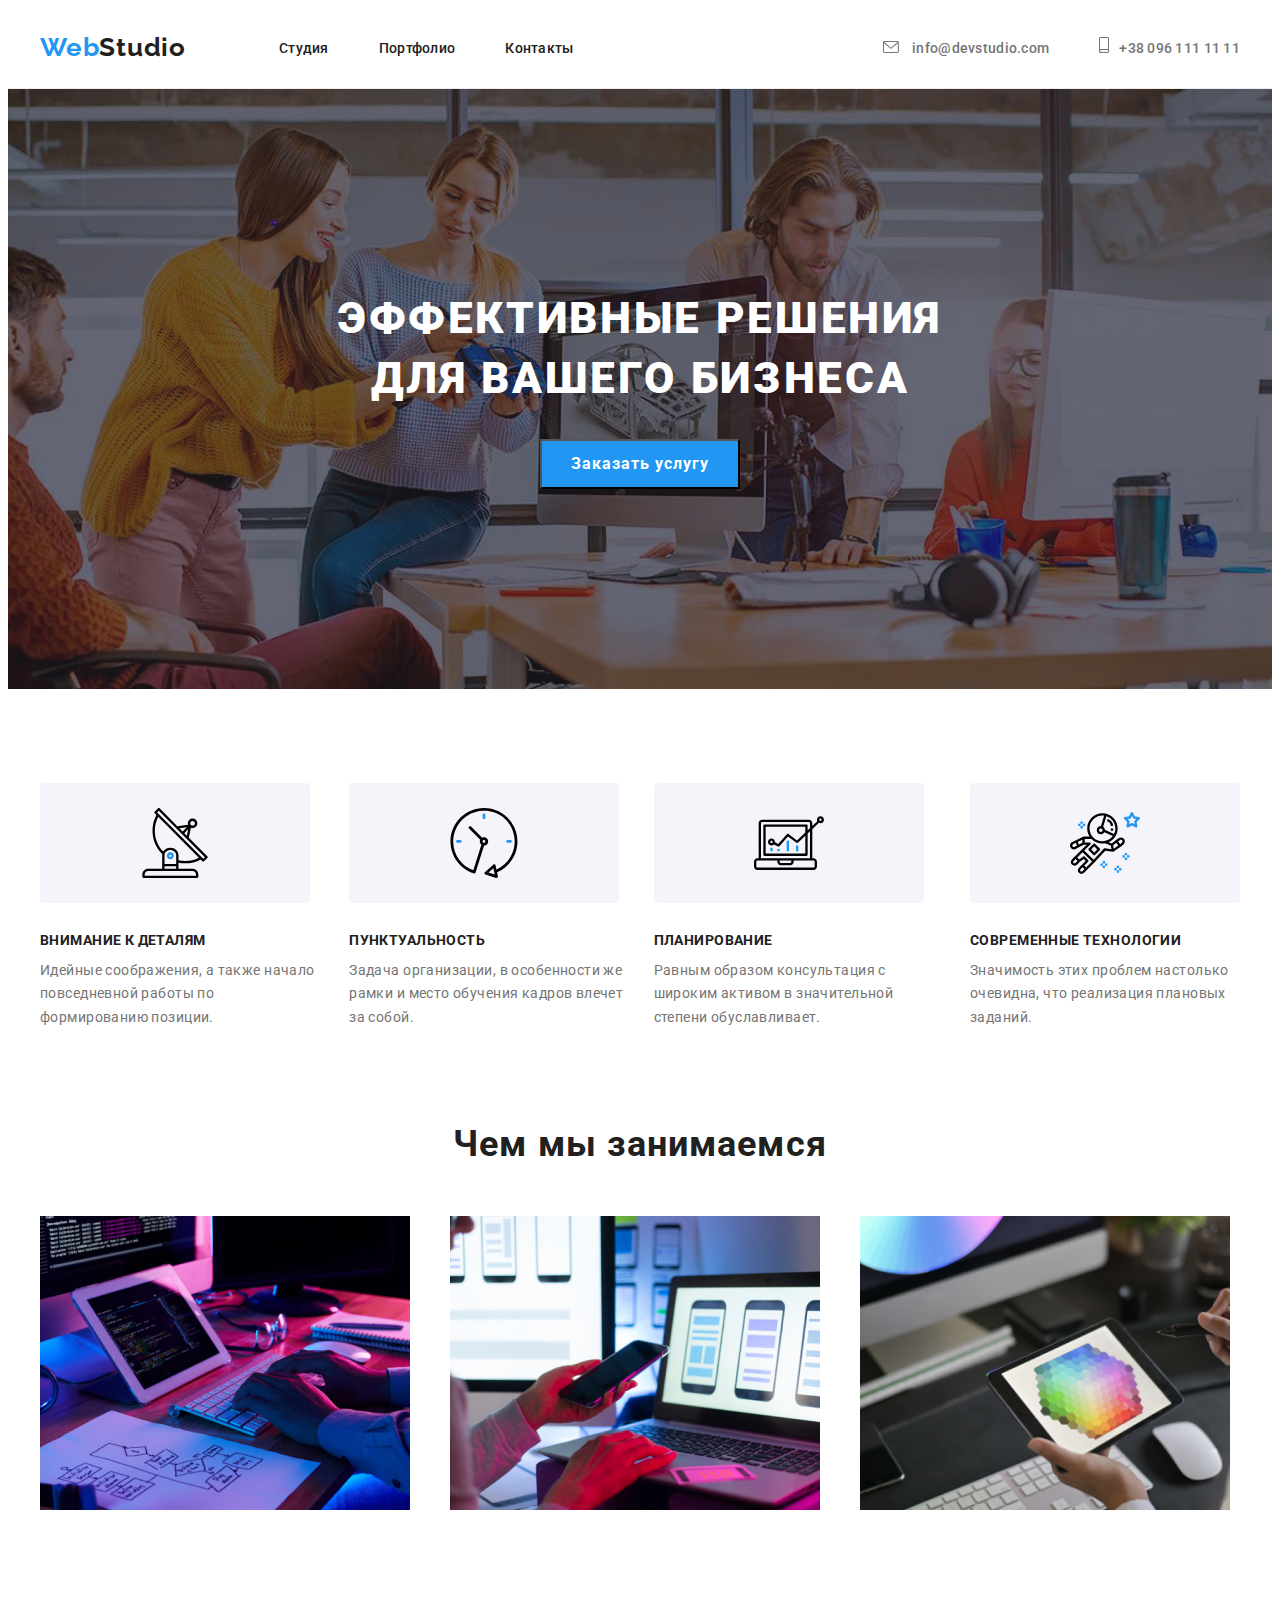
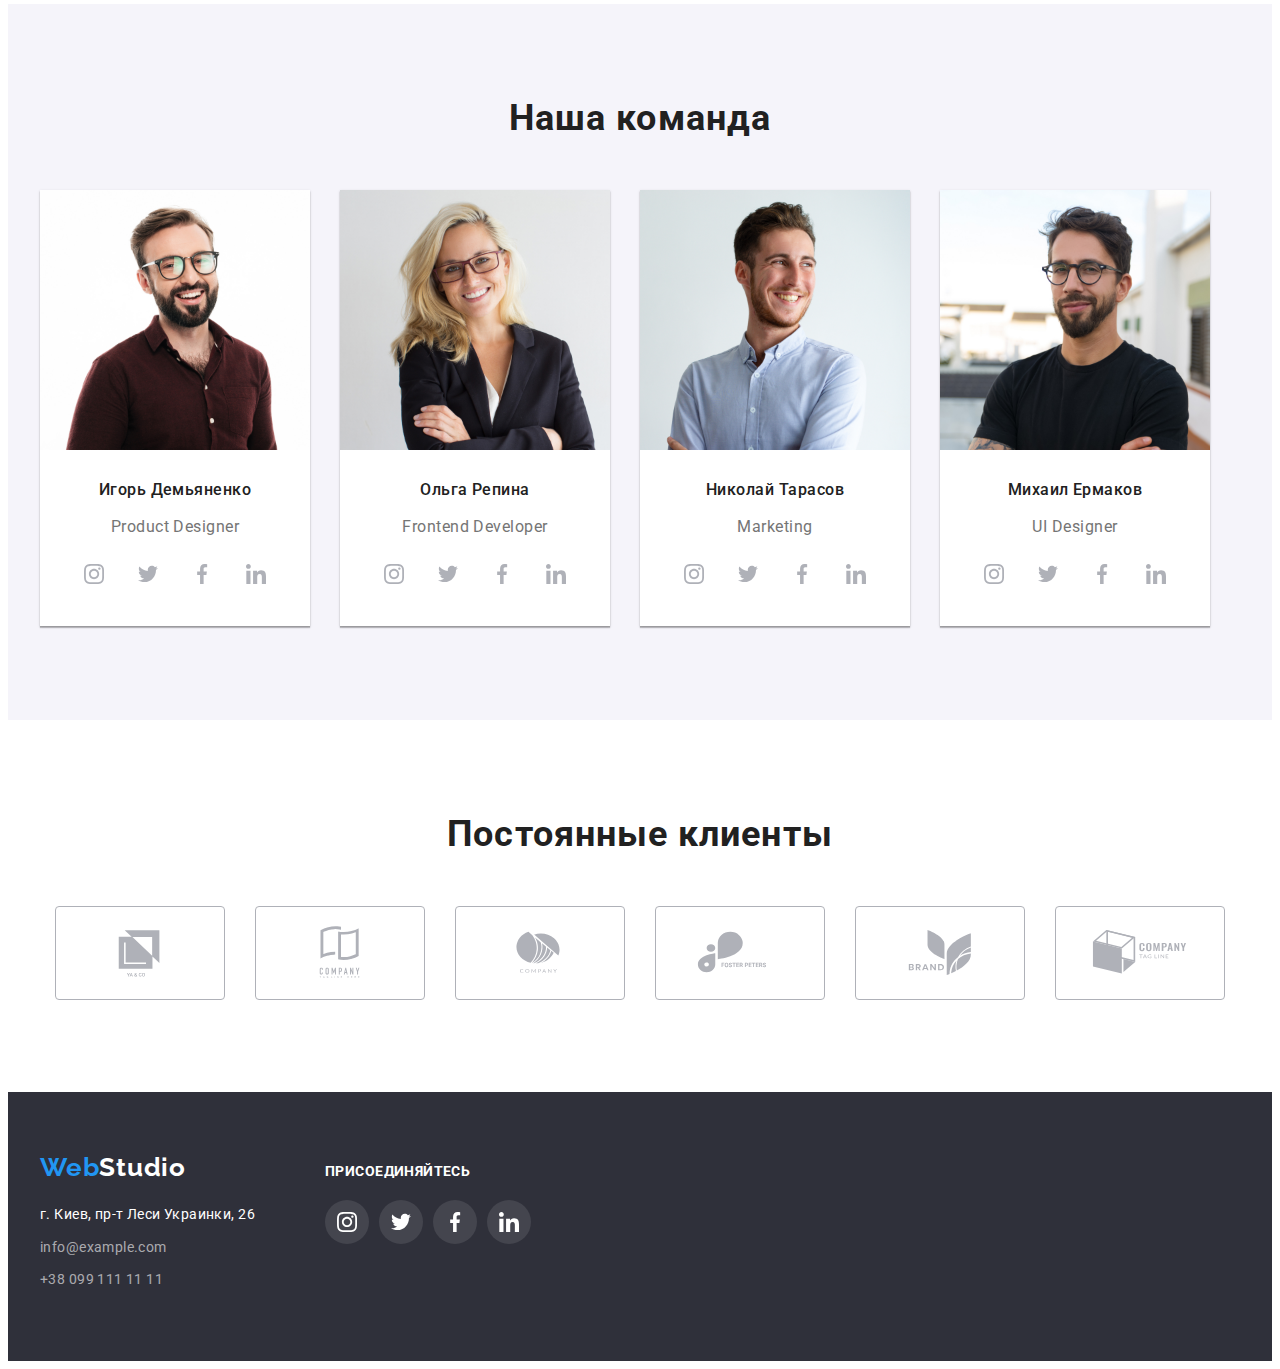
==== index.html @ 49a9f059 "add" ====
<!DOCTYPE html>
<html lang="en">
<head>
    <meta charset="UTF-8">
    <meta http-equiv="X-UA-Compatible" content="IE=edge">
    <meta name="viewport" content="width=device-width, initial-scale=1.0">
    <title>Document</title>
    <link rel="preconnect" href="https://fonts.googleapis.com">
    <link rel="preconnect" href="https://fonts.gstatic.com" crossorigin>
    <link href="https://fonts.googleapis.com/css2?family=Raleway:wght@700&family=Roboto:wght@400;500;700;900&display=swap" rel="stylesheet">
    <link rel="stylesheet" href="https://cdnjs.cloudflare.com/ajax/libs/modern-normalize/1.1.0/modern-normalize.min.css" integrity="sha512-wpPYUAdjBVSE4KJnH1VR1HeZfpl1ub8YT/NKx4PuQ5NmX2tKuGu6U/JRp5y+Y8XG2tV+wKQpNHVUX03MfMFn9Q==" crossorigin="anonymous" referrerpolicy="no-referrer" />
    <link rel="stylesheet" href="./css/style.css">
</head>
<body>
    <!--Шапка-->
    <header class="header">
        <div class="container header-container">
        <nav class="header-nav">
            <a href="./index.html" class="logo header-logo link">
               <span class="web">Web</span>Studio</a> 
            <ul class="list menu-list">
                <li class="menu-item"><a class="menu-link link" href="">Студия</a></li>
                <li class="menu-item"><a class="menu-link link" href="./portfolio.html">Портфолио</a></li>
                <li class="menu-item"><a class="menu-link link" href="">Контакты</a></li>
            </ul>
        </nav>
            <ul class="list menu-list header-connect">
                <li class="menu-item">
                    <a class="header-site link" href="info@devstudio.com">
                        <svg class="contact-icon" width="16" height="12">
                            <use href="./images/sprite.svg#icon-envelopehover"></use>
                        </svg> info@devstudio.com
                    </a>
                </li>
                <li class="menu-item">
                    <a class="header-tel link" href="tel:+380961111111">
                        <svg class="contact-icon" width="10" height="16">
                            <use href="./images/sprite.svg#icon-smartphone"></use>
                        </svg>+38 096 111 11 11
                    </a>
                </li>
            </ul>   
        </div>
    </header>
    <main>
    <!--Заголовок-->
        <section class="hero">
        <div class="container">
            <h1 class="hero-title">Эффективные решения <br> для вашего бизнеса</h1>
            <button class="button hero-btn" type="button">Заказать услугу</button>
        </div>
        </section>
    <!--Описание чем занимаемся-->
    <section class="about">
        <div class="container">
        <ul class="about-list list">
            <li class="about-item">
                <div class="about-icon">
                    <svg class="about-icons" width="70" height="70">
                        <use
                            href="./images/sprite.svg#icon-antenna">
                        </use>
                    </svg>
                    </div>
                <h3 class="third-title">Внимание к деталям</h3>
                <p class="about-text">Идейные соображения, а также начало повседневной работы по формированию позиции.</p>
            </li>
            <li class="about-item">
                <div class="about-icon">
                    <svg class="about-icons" width="70" height="70">
                        <use
                            href="./images/sprite.svg#icon-clock">
                        </use>
                    </svg>
                    </div>
                <h3 class="third-title">Пунктуальность</h3>
                <p class="about-text">Задача организации, в особенности же рамки и место обучения кадров влечет за собой.</p>
            </li>
            <li class="about-item">
                <div class="about-icon">
                    <svg class="about-icons" width="70" height="70">
                        <use
                            href="./images/sprite.svg#icon-diagram">
                        </use>
                    </svg>
                    </div>
                <h3 class="third-title">Планирование</h3>
                <p class="about-text">Равным образом консультация с широким активом в значительной степени обуславливает.</p>
            </li>
            <li class="about-item">
                <div class="about-icon">
                    <svg class="about-icons" width="70" height="70">
                        <use
                            href="./images/sprite.svg#icon-astronaut">
                        </use>
                    </svg>
                    </div>
                <h3 class="third-title">Современные технологии</h3>
                <p class="about-text">Значимость этих проблем настолько очевидна, что реализация плановых заданий.</p>
            </li>
        </ul>
        </div>
    </section>
    <!--Фото чем занимаемся-->
    <section class="work-foto list">
        <div class="container">
        <h2 class="title">Чем мы занимаемся</h2>
        <ul class="title-list list">
            <li class="title-item">
                <img src="./images/img.png" alt="верстка" width="370"/>
            </li>
            <li class="title-item">
                <img src="./images/img-1.png" alt="Телефон" width="370"/>
            </li>
            <li class="title-item">
                <img src="./images/img-2.png" alt="Палітра" width="370"/>
            </li>
        </ul>
        </div>
    </section>
    <!--Наша команда-->
    <section class="section-command list">
        <div class="container">
        <h2 class="title-command">Наша команда</h2>
        <ul class="title-list-command list">
            <li class="command-item">
                <img src="./images/foto-Igor.jpg" alt="Igor" width="270"/>
                <div class="command-item-desciption">
                <h3 class="name">Игорь Демьяненко</h3>
                <p class="speciality">Product Designer</p>
                <ul class="command-social list social-list">
                    <li class="social-item">
                        <a href="" class="social-link">
                            <svg class="social-icon" width="20" height="20">
                                <use
                                    href="./images/sprite.svg#icon-instagram">
                                </use>
                            </svg>
                        </a>
                    </li>
                    <li class="social-item">
                        <a href="" class="social-link">
                            <svg class="social-icon" width="20" height="20">
                                <use
                                    href="./images/sprite.svg#icon-twitter">
                                </use>
                            </svg>
                        </a>
                    </li>
                    <li class="social-item">
                        <a href="" class="social-link">
                            <svg class="social-icon" width="20" height="20">
                                <use
                                    href="./images/sprite.svg#icon-facebook">
                                </use>
                            </svg>
                        </a>
                    </li>
                    <li class="social-item">
                        <a href="" class="social-link">
                            <svg class="social-icon" width="20" height="20">
                                <use
                                    href="./images/sprite.svg#icon-linkedin">
                                </use>
                            </svg>
                        </a>
                    </li>
                </ul>
                </div>
            </li>
            <li class="command-item">
                <img src="./images/foto-Olga.jpg" alt="Olga" width="270"/>
                <div class="command-item-desciption">
                <h3 class="name">Ольга Репина</h3>
                <p class="speciality">Frontend Developer</p>
                <ul class="command-social list social-list">
                    <li class="social-item">
                        <a href="" class="social-link">
                            <svg class="social-icon" width="20" height="20">
                                <use
                                    href="./images/sprite.svg#icon-instagram">
                                </use>
                            </svg>
                        </a>
                    </li>
                    <li class="social-item">
                        <a href="" class="social-link">
                            <svg class="social-icon" width="20" height="20">
                                <use
                                    href="./images/sprite.svg#icon-twitter">
                                </use>
                            </svg>
                        </a>
                    </li>
                    <li class="social-item">
                        <a href="" class="social-link">
                            <svg class="social-icon" width="20" height="20">
                                <use
                                    href="./images/sprite.svg#icon-facebook">
                                </use>
                            </svg>
                        </a>
                    </li>
                    <li class="social-item">
                        <a href="" class="social-link">
                            <svg class="social-icon" width="20" height="20">
                                <use
                                    href="./images/sprite.svg#icon-linkedin">
                                </use>
                            </svg>
                        </a>
                    </li>
                </ul>
                </div>
            </li>
            <li class="command-item">
                <img src="./images/foto-Nikolai.jpg" alt="Nikolai" width="270"/>
                <div class="command-item-desciption">
                <h3 class="name">Николай Тарасов</h3>
                <p class="speciality">Marketing</p>
                <ul class="command-social list social-list">
                    <li class="social-item">
                        <a href="" class="social-link">
                            <svg class="social-icon" width="20" height="20">
                                <use
                                    href="./images/sprite.svg#icon-instagram">
                                </use>
                            </svg>
                        </a>
                    </li>
                    <li class="social-item">
                        <a href="" class="social-link">
                            <svg class="social-icon" width="20" height="20">
                                <use
                                    href="./images/sprite.svg#icon-twitter">
                                </use>
                            </svg>
                        </a>
                    </li>
                    <li class="social-item">
                        <a href="" class="social-link">
                            <svg class="social-icon" width="20" height="20">
                                <use
                                    href="./images/sprite.svg#icon-facebook">
                                </use>
                            </svg>
                        </a>
                    </li>
                    <li class="social-item">
                        <a href="" class="social-link">
                            <svg class="social-icon" width="20" height="20">
                                <use
                                    href="./images/sprite.svg#icon-linkedin">
                                </use>
                            </svg>
                        </a>
                    </li>
                </ul>
                </div>
            </li>
            <li class="command-item">
                <img src="./images/foto-Mikhail.jpg" alt="Mikhail" width="270"/>
                <div class="command-item-desciption">
                <h3 class="name">Михаил Ермаков</h3>
                <p class="speciality">UI Designer</p>
                <ul class="command-social list social-list">
                    <li class="social-item">
                        <a href="" class="social-link">
                            <svg class="social-icon" width="20" height="20">
                                <use
                                    href="./images/sprite.svg#icon-instagram">
                                </use>
                            </svg>
                        </a>
                    </li>
                    <li class="social-item">
                        <a href="" class="social-link">
                            <svg class="social-icon" width="20" height="20">
                                <use
                                    href="./images/sprite.svg#icon-twitter">
                                </use>
                            </svg>
                        </a>
                    </li>
                    <li class="social-item">
                        <a href="" class="social-link">
                            <svg class="social-icon" width="20" height="20">
                                <use
                                    href="./images/sprite.svg#icon-facebook">
                                </use>
                            </svg>
                        </a>
                    </li>
                    <li class="social-item">
                        <a href="" class="social-link">
                            <svg class="social-icon" width="20" height="20">
                                <use
                                    href="./images/sprite.svg#icon-linkedin">
                                </use>
                            </svg>
                        </a>
                    </li>
                </ul>
                </div>
            </li>
        </ul>
        </div>
    </section>
    <!--Наши клиенты-->
    <section class="clients">
        <div class="container">
            <h2 class="title-clients">Постоянные клиенты</h2>
            <div class="clients-about">
            <ul class="clients-list list">
                <li class="clients-item">
                    <a href="" class="clients-link">
                        <svg class="clients-icon" width="106" height="60">
                            <use href="./images/sprite.svg#icon-logo"></use>
                        </svg>
                    </a>
                </li>
            </ul>
            <ul class="clients-list list">
                <li class="clients-item">
                    <a href="" class="clients-link">
                        <svg class="clients-icon" width="106" height="60">
                            <use href="./images/sprite.svg#icon-logo1"></use>
                        </svg>
                    </a>
                </li>
            </ul>
            <ul class="clients-list list">
                <li class="clients-item">
                    <a href="" class="clients-link">
                        <svg class="clients-icon" width="106" height="60">
                            <use href="./images/sprite.svg#icon-logo2"></use>
                        </svg>
                    </a>
                </li>
            </ul>
            <ul class="clients-list list">
                <li class="clients-item">
                    <a href="" class="clients-link">
                        <svg class="clients-icon" width="106" height="60">
                            <use href="./images/sprite.svg#icon-logo3"></use>
                        </svg>
                    </a>
                </li>
            </ul>
            <ul class="clients-list list">
                <li class="clients-item">
                    <a href="" class="clients-link">
                        <svg class="clients-icon" width="106" height="60">
                            <use href="./images/sprite.svg#icon-logo4"></use>
                        </svg>
                    </a>
                </li>
            </ul>
            <ul class="clients-list list">
                <li class="clients-item">
                    <a href="" class="clients-link">
                        <svg class="clients-icon" width="106" height="60">
                            <use href="./images/sprite.svg#icon-logo5"></use>
                        </svg>
                    </a>
                </li>
            </ul>   
        </div>
    </section>
    </main> 
    <footer class="footer-class">
<div class="container">
    <div class="footer-container">
        <div class="footer-left">
        <a href="./index.html" class="logo logo-footer link">
        <span class="web">Web</span>Studio</a> 
        <address class="footer-address">г. Киев, пр-т Леси Украинки, 26</address>
        <ul class="footer-list list">
            <li class="footer-item"> <a class="footer-header-site link" href="info@example.com">info@example.com</a></li>
            <li class="footer-item"> <a class="footer-header-tel link" href=" +380991111111"> +38 099 111 11 11</a></li>
        </ul>
        </div>
        <div class="footer-right">
            <h2 class="title-footer-right">присоединяйтесь</h2>
            <ul class="command-social list footer-social-list">
                <li class="footer-social-item">
                    <a href="" class="footer-social-link">
                        <svg class="-footer-social-icon" width="20" height="20">
                            <use
                                href="./images/sprite.svg#icon-instagram-footer">
                            </use>
                        </svg>
                    </a>
                </li>
                <li class="footer-social-item">
                    <a href="" class="footer-social-link">
                        <svg class="footer-social-icon" width="20" height="20">
                            <use
                                href="./images/sprite.svg#icon-twitter-footer">
                            </use>
                        </svg>
                    </a>
                </li>
                <li class="footer-social-item">
                    <a href="" class="footer-social-link">
                        <svg class="footer-social-icon" width="20" height="20">
                            <use
                                href="./images/sprite.svg#icon-facebook-footer">
                            </use>
                        </svg>
                    </a>
                </li>
                <li class="footer-social-item">
                    <a href="" class="footer-social-link">
                        <svg class="footer-social-icon" width="20" height="20">
                            <use
                                href="./images/sprite.svg#icon-linkedin-footer">
                            </use>
                        </svg>
                    </a>
                </li>
            </ul>
        </div>
    </div>    
</div>
    </footer>
</body>
</html>
---- css/style.css ----
:root{
    --primery-text-color: #212121;
    --second-text-color: #757575;
    --primary-title-color: #ffffff;
    --secondary-title-color: #212121;
    --accent-color: #2196F3;
}

p, h1, h2, h3, h4, h5, h6{
    margin: 0;
}

ul{
    margin: 0;
    padding: 0;
}

button{
    cursor: pointer;
}

img{
    display: block;
}

body{
    font-family: 'Roboto', sans-serif;
}

.container{
    width: 1200px;
    padding-left: 15px;
    padding-right: 15px;
    margin: 0 auto;
}

.list{
    list-style: none;
}

.link{
    text-decoration: none;
}

/*----------header----------*/

.header{
    padding-top: 24px;
    padding-bottom: 25px;
    border-bottom: 1px solid #ECECEC;
}

.header-container{
    display: flex;
}

.logo{
    font-family: Raleway;
    font-weight: 700;
    font-size: 26px;
    line-height: 1.19;
    letter-spacing: 0.03em;
    color: var(--primery-text-color);
}

.web{
    color: var(--accent-color)
}

.menu-list{
    display: flex;
}

.menu-item:not(:last-child){
    margin-right: 50px;
}

.header-logo{
    margin-right: 93px;
}

.header-nav{
    display: flex;
    align-items: center;
}

.menu-link{
    font-weight: 500;
    font-size: 14px;
    line-height: 1.14;
    letter-spacing: 0.02em;
    color: var(--primery-text-color);
}


.menu-link:hover, .menu-link:focus{
    color: var(--accent-color);
}

.header-connect{
    margin-left: auto;
    align-items: center;
}

.header-site{
    font-weight: 500;
    font-size: 14px;
    line-height: 1.14;
    letter-spacing: 0.02em;
    color: var(--second-text-color);
}

.contact-icon{
    fill: currentColor;
    margin-right: 10px;
    justify-content: center;
}

.header-site:hover, .header-site:focus{
    color: var(--accent-color);
}

.header-tel{
    font-weight: 500;
    font-size: 14px;
    line-height: 1.14;
    letter-spacing: 0.02em;
    color: var(--second-text-color)
}

.header-tel:hover, .header-tel:focus{
    color: var(--accent-color);
}


/*----------hero----------*/

.hero{
    padding-top: 200px;
    padding-bottom: 200px;
    background-color: var(--primery-text-color);
    background-image: linear-gradient(
        rgba(47, 48, 58, 0.4), 
        rgba(47, 48, 58, 0.4) ), url(../images/hero-bg.jpg);
    background-repeat: no-repeat;
    background-size: cover;
    background-position: center;
}
.hero-title{
    margin: 0 auto;
    max-width: 696;
    margin-bottom: 30px;
    font-weight: 900;
    font-size: 44px;
    line-height: 1.36;
    letter-spacing: 0.06em;
    text-align: center;
    text-transform: uppercase;
    color: var(--primary-title-color)
}

.hero-btn{
    display: block;
    margin: 0 auto;
    background-repeat: 4px;
    margin-top: 30;
    margin-bottom: 200;
    background-color: var(--accent-color);
}


.button{
    min-width: 200px;
    height: 50px;
    cursor: pointer;
    font-family: inherit;
    font-weight: bold;
    font-size: 16px;
    line-height: 1.87;
    letter-spacing: 0.06em;
    color: var(--primary-title-color)
}



/*----------Описание чем занимаемся----------*/

.about{
    padding-top: 94px;
    padding-bottom: 94px;
}
.third-title{
    max-width: 270px;
    font-weight: 700;
    font-size: 14px;
    line-height: 1.14;
    letter-spacing: 0.03em;
    text-transform: uppercase;
    color: var(--primery-text-color)
}

.about-list{
    display: flex;
    margin-left: -30px;
}

.about-item{
    flex-basis: calc(100% / 4 - 30);
    margin-left: 30px;
}

.about-text{
    margin-top: 10px;
    min-width: 270px;
    font-size: 14px;
    line-height: 1.71;
    letter-spacing: 0.03em;
    color: var(--second-text-color)
}

.about-icon{
    display: flex;
    align-items: center;
    justify-content: center;
    width: 270px;
    height: 120px;
    margin-bottom: 30px;
    border-radius: 4px;
    background-color: #F5F4FA;
}

.about-icons:last-child{
    margin-right: 0;
}

.about-icons{
    margin-right: 30px;
    justify-content: center;
}

.about-icons:hover, .about-icons:focus{
    fill: var(--accent-color);
}



/*----------work-foto----------*/

.work-foto{
    padding-bottom: 94px;
}
.title{
    margin-bottom: 50px;
    font-weight: 700;
    font-size: 36px;
    line-height: 1.16;
    text-align: center;
    letter-spacing: 0.03em;
    color: var(--primery-text-color)
}

.title-list{
    display: flex;
    margin-left: -30px;
}

.title-item{
    flex-basis: calc(100% / 3 - 30px);
    margin-left: 30px;
}

/*----------section-comannd----------*/

.section-command{
    padding-top: 94px;
    padding-bottom: 94px;
    background-color: #F5F4FA;
}

.title-command{
    margin-bottom: 50px;
    font-weight: 700;
    font-size: 36px;
    line-height: 1.16;
    text-align: center;
    letter-spacing: 0.03em;
    color: var(--primery-text-color)
}

.title-list-command{
    display: flex;
    margin-left: -30px;
}

.command-item{
    flex-basis: calc(100% / 4 -30px);
    margin-left: 30px;
    background-color: var(--primary-title-color);
    box-shadow: 0px 1px 3px rgba(0, 0, 0, 0.12), 0px 1px 1px rgba(0, 0, 0, 0.14), 0px 2px 1px rgba(0, 0, 0, 0.2);
}

.name{
    font-weight: 500;
    font-size: 16px;
    line-height: 1.19;
    letter-spacing: 0.03em;
    color: var(--primery-text-color);
    margin-bottom: 10px;

}

.command-item-desciption{
    padding-top: 30px;
    padding-bottom: 30px;
    text-align: center;
}

.speciality{
    padding-top: 8px;
    margin-bottom: 16px;
    font-size: 16px;
    line-height: 1.19;
    letter-spacing: 0.03em;
    color: var(--second-text-color)
}

.social-list{
    display: flex;
    justify-content: center;
}

.social-item{
    width: 44px;
    height: 44px;
    margin-right: 10px;
}

.social-item:last-child{
    margin-right: 0;
}

.social-icon{
    fill: #AFB1B8;
}

.social-link{
    width: 100%;
    height: 100%;
    background-color: var(--primary-title-color);
    border-radius: 50%;
    display: flex;
    align-items: center;
    justify-content: center;
}

.social-link:hover, .social-link:focus{
    background-color: var(--accent-color);
}

.social-link:hover .social-icon,
.social-link:focus .social-icon{
    fill: var(--primary-title-color);
}

/*----------наши клиенты----------*/

.clients{
    padding-top: 94px;
    padding-bottom: 94px;
}

.title-clients{
    margin-bottom: 50px;
    font-weight: 700;
    font-size: 36px;
    line-height: 1.16;
    text-align: center;
    letter-spacing: 0.03em;
    color: var(--primery-text-color);
}

.clients-list{
    width: 170px;
    height: 92px;
    margin-right: 30px;
}

.clients-list:last-child{
    margin-right: 0;
}

.clients-about{
    display: flex;
    align-items: center;
    justify-content: center;
}

.clients-item{
    
    background-position: center;
    background-repeat: no-repeat;
    border: 1px solid #AFB1B8;
    border-radius: 4px;
    height: 92px;
}

.clients-item:hover, .clients-item:focus{
    border-color: var(--accent-color);
}

.clients-link{
    width: 100%;
    height: 100%;
    display: flex;
    align-items: center;
    justify-content: center;
}

.clients-icon{
    fill: #AFB1B8;
}

.clients-icon:hover, .clients-icon:focus{
    fill: var(--accent-color);    
}

.clients-item:hover .clients-icon,
.clients-item:focus .clients-icon{
    fill: var(--accent-color);
}


/*----------footer-class----------*/

.footer-class{
    padding-top: 60px;
    padding-bottom: 60px;
}

.footer-class{
    background-color: #2F303A;
}

.logo-footer{
    display: block;
    margin-bottom: 20px;
    color: var(--primary-title-color);
}

.footer-address{
    margin-bottom: 9px;
    font-style: normal;
    font-size: 14px;
    line-height: 1.71;
    letter-spacing: 0.03em;
    color: var(--primary-title-color)
}

.footer-list{
    font-size: 14px;
    line-height: 1.71;
    letter-spacing: 0.03em;
    color: rgba(255, 255, 255, 0.6);  
}

.footer-header-site:hover, .footer-header-site:focus{
    color: var(--accent-color);
}

.footer-item{
    margin-bottom: 9px;
}

.footer-header-site{
    font-size: 14px;
    line-height: 1.71;
    letter-spacing: 0.03em;
    color: rgba(255, 255, 255, 0.6);
}

.footer-header-tel:hover, .footer-header-tel:focus{
    color: var(--accent-color);
}

.footer-header-tel{
    font-size: 14px;
    line-height: 1.71;
    letter-spacing: 0.03em;
    color: rgba(255, 255, 255, 0.6);
}


.footer-container{
    display: flex;
    align-items: baseline;
}

.footer-right{
    padding-left: 70px;
}

.title-footer-right{
    padding-bottom: 20px;
    font-weight: 700;
    font-size: 14px;
    line-height: 1.14;
    letter-spacing: 0.03em;
    text-transform: uppercase;
    color: var(--primary-title-color);
}

.footer-social-list{
    display: flex;
    justify-content: center;
}

.footer-social-item{
    width: 44px;
    height: 44px;
    margin-right: 10px;
}

.footer-social-item:last-child{
    margin-right: 0;
}

.footer-social-icon{
    fill: var(--primary-title-color);
}

.footer-social-link{
    width: 100%;
    height: 100%;
    background-color: rgba(255, 255, 255, 0.1);
    border-radius: 50%;
    display: flex;
    align-items: center;
    justify-content: center;
}

.footer-social-link:hover, .footer-social-link:focus{
    background-color: var(--accent-color);
}

.footer-social-link:hover .footer-social-icon,
.footer-social-link:focus .footer-social-icon{
    fill: var(--primary-title-color);
}


/*----------header portfolio----------*/


/*----------visually----------*/

.visually{
    padding-top: 94px;
    padding-bottom: 94px;
}

.visually-list{
    padding-bottom: 50px;
    display: flex;
    margin-left: -8px;
    justify-content: center;
    
}

.visually-btn{
    padding-top: 6px;
    padding-bottom: 6px;
    padding-right: 22px;
    padding-left: 22px;
    border: none;
    text-align: center;
    font-weight: 500;
    font-size: 16px;
    line-height: 1.62;
    letter-spacing: 0.03em;
    color: var(--primery-text-color);
}

.visually-item{
    flex-basis: calc(100% / 5 -8px);
    margin-left: 8px;
}

.visually-btn:hover, .visually-btn:focus{
    color: var(--primary-title-color);
    background-color: var(--accent-color);
}

.hidden-list{
    display: flex;
    flex-wrap: wrap;
    margin-left: -30px;
    margin-bottom: -30px;
    font-weight: 700;
    font-size: 18px;
    line-height: 2;
    letter-spacing: 0.06em;
    color: var(--primery-text-color)
}

.hiden-item{
    flex-basis: calc(100% 9 -30px);
    margin-left: 30px;
    margin-bottom: 30px;
}

.hiden-about{
    padding-top: 20px;
    padding-bottom: 20px;
    padding-left: 24px;
    padding-right: 24px;
    border: 1px solid #EEEEEE;
}

.hidden-lines{
    font-weight: 700;
    font-size: 18px;
    line-height: 2;
    letter-spacing: 0.06em;
    color: var(--primery-text-color)
}

.hidden-text{
    padding-top: 4px;
    font-weight: normal;
    font-size: 16px;
    line-height: 1.87;
    letter-spacing: 0.03em;
    color: var(--second-text-color)
}

.hiden-link{
    display: block;
    color: var(--primery-text-color);
    text-decoration: none;
}

.hiden-link:hover, .hiden-link:focus{
    box-shadow: 0px 1px 1px rgba(0, 0, 0, 0.12), 0px 4px 4px rgba(0, 0, 0, 0.06), 1px 4px 6px rgba(0, 0, 0, 0.16);
}
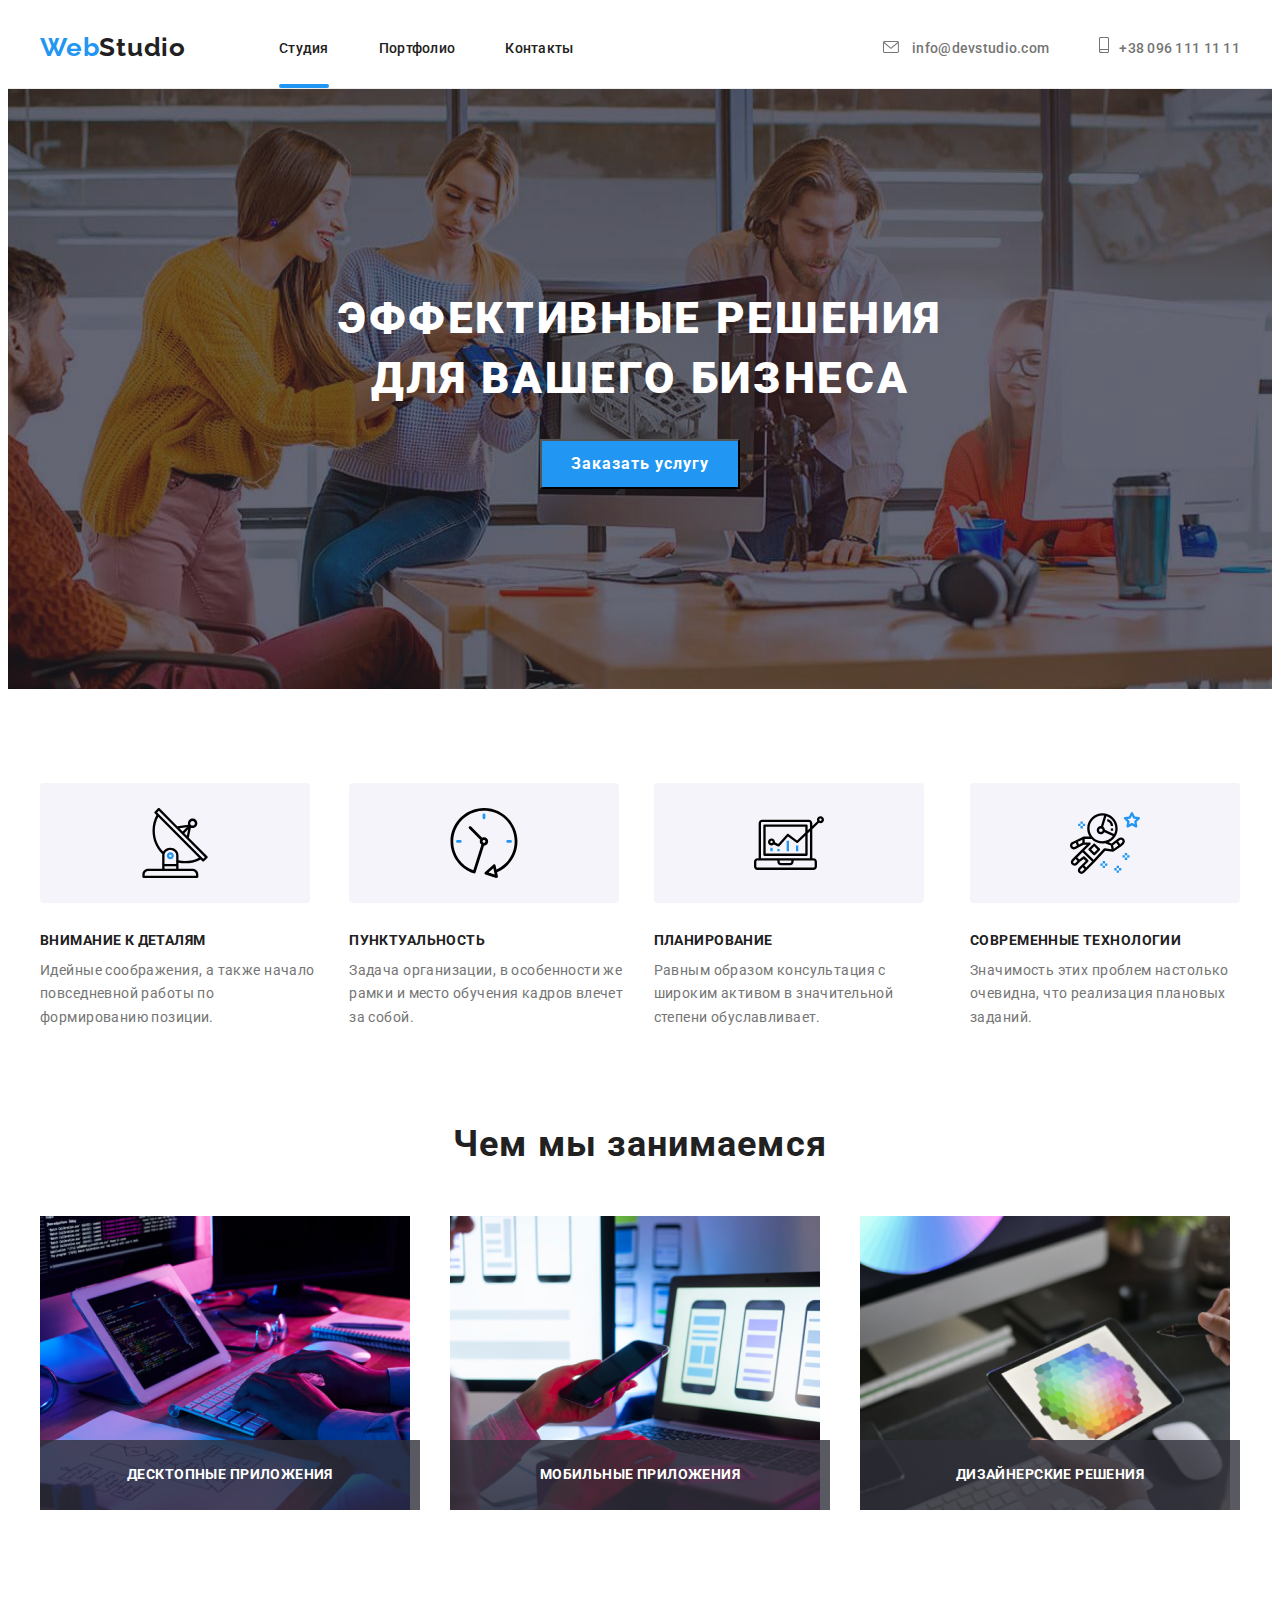
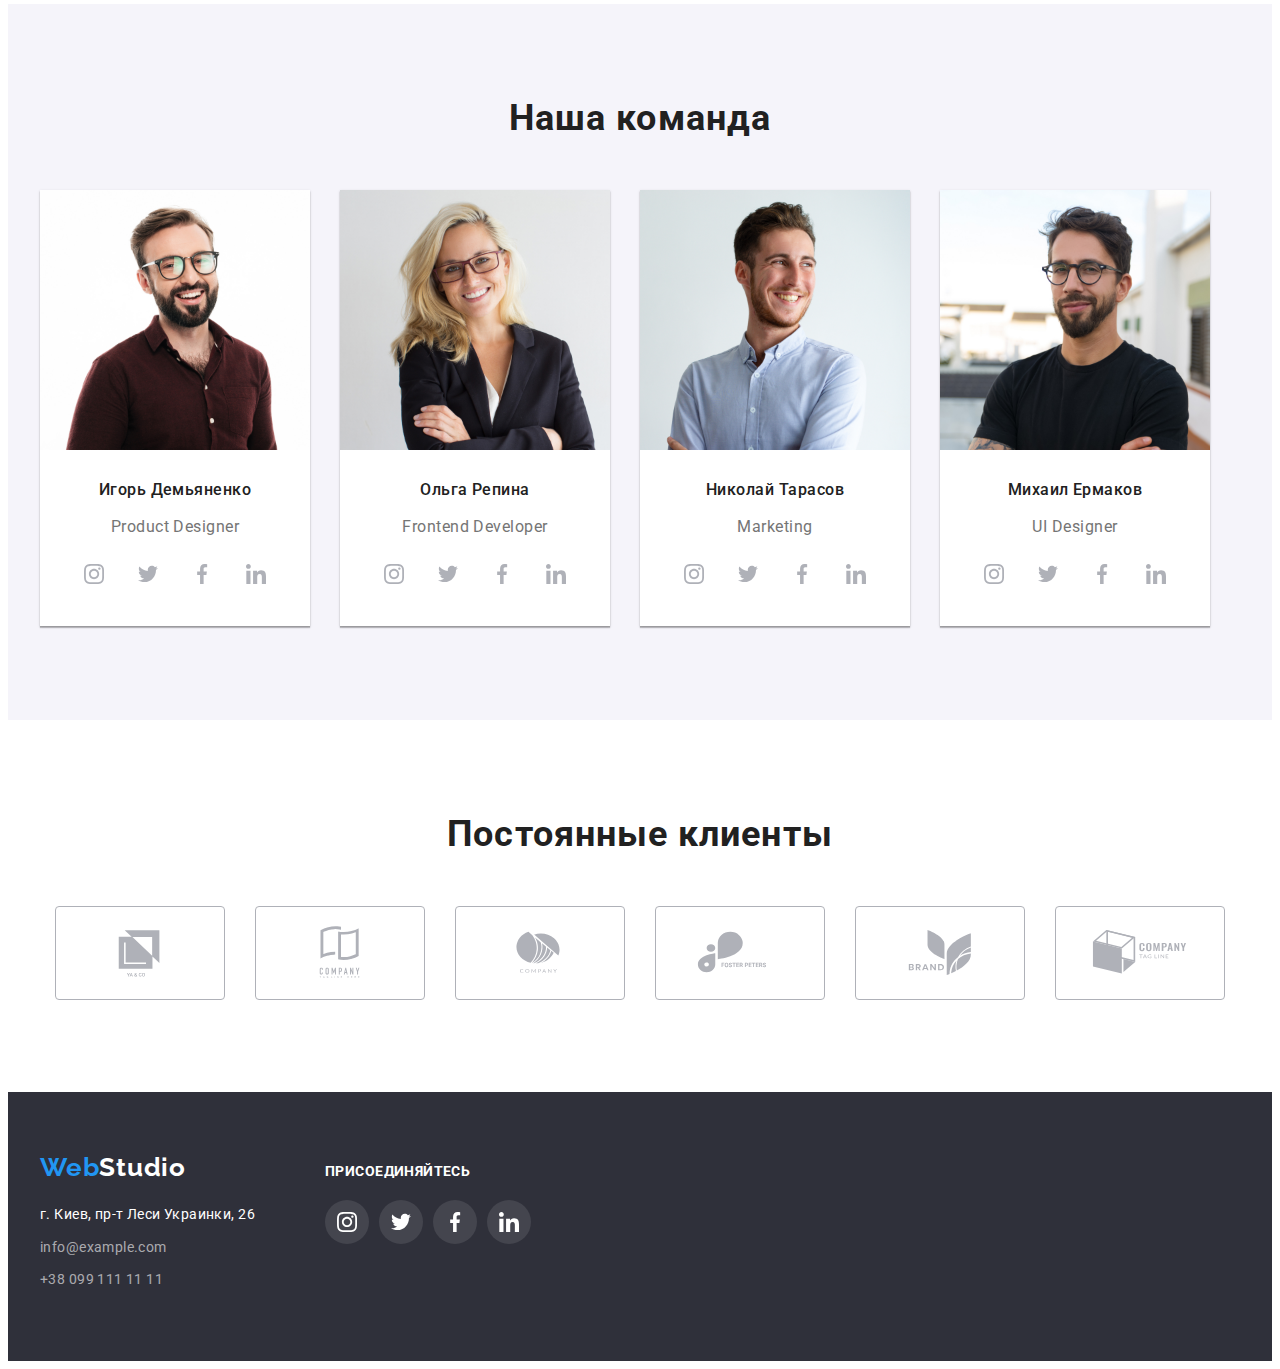
==== commit d879b290: "add" ====
--- a/index.html
+++ b/index.html
@@ -19,7 +19,7 @@
             <a href="./index.html" class="logo header-logo link">
                <span class="web">Web</span>Studio</a> 
             <ul class="list menu-list">
-                <li class="menu-item"><a class="menu-link link" href="">Студия</a></li>
+                <li class="menu-item"><a class="menu-link link current" href="">Студия</a></li>
                 <li class="menu-item"><a class="menu-link link" href="./portfolio.html">Портфолио</a></li>
                 <li class="menu-item"><a class="menu-link link" href="">Контакты</a></li>
             </ul>
@@ -47,7 +47,7 @@
         <section class="hero">
         <div class="container">
             <h1 class="hero-title">Эффективные решения <br> для вашего бизнеса</h1>
-            <button class="button hero-btn" type="button">Заказать услугу</button>
+            <button class="button hero-btn" data-modal-open type="button">Заказать услугу</button>
         </div>
         </section>
     <!--Описание чем занимаемся-->
@@ -107,13 +107,22 @@
         <h2 class="title">Чем мы занимаемся</h2>
         <ul class="title-list list">
             <li class="title-item">
+                <div class="title-text-wrap">
                 <img src="./images/img.png" alt="верстка" width="370"/>
+                    <p class="title-text">Десктопные приложения</p>
+                </div>
             </li>
             <li class="title-item">
+                <div class="title-text-wrap">
                 <img src="./images/img-1.png" alt="Телефон" width="370"/>
+                    <p class="title-text">Мобильные приложения</p>
+             </div>
             </li>
             <li class="title-item">
+                <div class="title-text-wrap">
                 <img src="./images/img-2.png" alt="Палітра" width="370"/>
+                    <p class="title-text">Дизайнерские решения</p>
+                </div>
             </li>
         </ul>
         </div>
@@ -424,5 +433,17 @@
     </div>    
 </div>
     </footer>
+    <div class="backdrop is-hidden" data-modal>
+        <div class="modal">
+            <button type="button" class="modal-btn" data-modal-close>
+                <svg class="modal-close-icon" width="18" height="18">
+                    <use
+                        href="./images/sprite.svg#icon-close">
+                    </use>
+                </svg>
+            </button>
+        </div>
+    </div>
 </body>
+<script src="./js/modal.js"></script>
 </html>--- a/css/style.css
+++ b/css/style.css
@@ -90,8 +90,20 @@
     line-height: 1.14;
     letter-spacing: 0.02em;
     color: var(--primery-text-color);
-}
-
+    transition: color 250ms cubic-bezier(0.4, 0, 0.2, 1);
+    position: relative;
+}
+
+.menu-link.current::after{
+    content: '';
+    width: 100%;
+    position: absolute;
+    height: 4px;
+    border-radius: 2px;
+    display: block;
+    bottom: -32px;
+    background-color: var(--accent-color);
+}
 
 .menu-link:hover, .menu-link:focus{
     color: var(--accent-color);
@@ -108,6 +120,7 @@
     line-height: 1.14;
     letter-spacing: 0.02em;
     color: var(--second-text-color);
+    transition: color 250ms cubic-bezier(0.4, 0, 0.2, 1);
 }
 
 .contact-icon{
@@ -125,7 +138,8 @@
     font-size: 14px;
     line-height: 1.14;
     letter-spacing: 0.02em;
-    color: var(--second-text-color)
+    color: var(--second-text-color);
+    transition: color 250ms cubic-bezier(0.4, 0, 0.2, 1);
 }
 
 .header-tel:hover, .header-tel:focus{
@@ -236,6 +250,7 @@
 .about-icons{
     margin-right: 30px;
     justify-content: center;
+    transition: fill 250ms linear;
 }
 
 .about-icons:hover, .about-icons:focus{
@@ -267,6 +282,28 @@
 .title-item{
     flex-basis: calc(100% / 3 - 30px);
     margin-left: 30px;
+}
+
+.title-text-wrap{
+    position: relative;
+}
+
+.title-text{
+    display: block;
+    bottom: 0;
+    padding: 0;
+    padding-top: 27px;
+    padding-bottom: 27px;
+    width: 100%;
+    text-align: center;
+    font-weight: 700;
+    font-size: 14px;
+    line-height: 1.14;
+    letter-spacing: 0.03em;
+    text-transform: uppercase;
+    color: var(--primary-title-color);
+    position: absolute;
+    background-color: rgba(47, 48, 58, 0.8);
 }
 
 /*----------section-comannd----------*/
@@ -341,6 +378,7 @@
 
 .social-icon{
     fill: #AFB1B8;
+    transition: fill 250ms cubic-bezier(0.4, 0, 0.2, 1);
 }
 
 .social-link{
@@ -351,6 +389,7 @@
     display: flex;
     align-items: center;
     justify-content: center;
+    transition: background-color 250ms cubic-bezier(0.4, 0, 0.2, 1);
 }
 
 .social-link:hover, .social-link:focus{
@@ -414,18 +453,20 @@
     display: flex;
     align-items: center;
     justify-content: center;
+    transition: background-color 250ms cubic-bezier(0.4, 0, 0.2, 1);
 }
 
 .clients-icon{
     fill: #AFB1B8;
-}
-
-.clients-icon:hover, .clients-icon:focus{
-    fill: var(--accent-color);    
-}
-
-.clients-item:hover .clients-icon,
-.clients-item:focus .clients-icon{
+    transition: fill 250ms cubic-bezier(0.4, 0, 0.2, 1);
+}
+
+.clients-link:hover, .clients-link:focus{
+    color: var(--accent-color);    
+}
+
+.clients-link:hover .clients-icon,
+.clients-link:focus .clients-icon{
     fill: var(--accent-color);
 }
 
@@ -476,6 +517,7 @@
     line-height: 1.71;
     letter-spacing: 0.03em;
     color: rgba(255, 255, 255, 0.6);
+    transition: color 250ms cubic-bezier(0.4, 0, 0.2, 1);
 }
 
 .footer-header-tel:hover, .footer-header-tel:focus{
@@ -487,6 +529,7 @@
     line-height: 1.71;
     letter-spacing: 0.03em;
     color: rgba(255, 255, 255, 0.6);
+    transition: color 250ms cubic-bezier(0.4, 0, 0.2, 1);
 }
 
 
@@ -526,6 +569,7 @@
 
 .footer-social-icon{
     fill: var(--primary-title-color);
+    transition: fill 250ms cubic-bezier(0.4, 0, 0.2, 1);
 }
 
 .footer-social-link{
@@ -536,6 +580,7 @@
     display: flex;
     align-items: center;
     justify-content: center;
+    transition: background-color 250ms cubic-bezier(0.4, 0, 0.2, 1);
 }
 
 .footer-social-link:hover, .footer-social-link:focus{
@@ -578,6 +623,7 @@
     line-height: 1.62;
     letter-spacing: 0.03em;
     color: var(--primery-text-color);
+    transition: color 250ms cubic-bezier(0.4, 0, 0.2, 1), background-color 250ms cubic-bezier(0.4, 0, 0.2, 1);
 }
 
 .visually-item{
@@ -606,6 +652,10 @@
     flex-basis: calc(100% 9 -30px);
     margin-left: 30px;
     margin-bottom: 30px;
+}
+
+.hiden-item:hover .hiden-picture-text{
+    transform: translateY(0);
 }
 
 .hiden-about{
@@ -637,8 +687,75 @@
     display: block;
     color: var(--primery-text-color);
     text-decoration: none;
+    transition: box-shadow 250ms cubic-bezier(0.4, 0, 0.2, 1);
 }
 
 .hiden-link:hover, .hiden-link:focus{
     box-shadow: 0px 1px 1px rgba(0, 0, 0, 0.12), 0px 4px 4px rgba(0, 0, 0, 0.06), 1px 4px 6px rgba(0, 0, 0, 0.16);
+}
+
+
+.hiden-item-wrap{
+    position: relative;
+    overflow: hidden;
+}
+
+.hiden-picture-text{
+    position: absolute;
+    top: 0;
+    left: 0;
+    color: var(--primary-title-color);
+    line-height: 1.56;
+    background-color: rgba(33, 150, 243, 0.9);
+    padding: 63px 40px;
+    height: 100%;
+    transform: translateY(100%);
+    transition: transform 250ms cubic-bezier(0.4, 0, 0.2, 1);
+}
+
+
+.backdrop{
+    width: 100vw;
+    height: 100vh;
+    background-color: rgba(47, 48, 58, 0.4);
+    position: fixed;
+    top: 0;
+    transition: opacity 250ms cubic-bezier(0.4, 0, 0.2, 1), visibility 250ms cubic-bezier(0.4, 0, 0.2, 1);
+}
+
+.backdrop.is-hidden .modal{
+    transform: translate(100%);
+    transition: transform 500ms cubic-bezier(0.4, 0, 0.2, 1);
+}
+
+.modal{
+    position: absolute;
+    width: 528px;
+    min-height: 581px;
+    background-color: var(--primary-title-color);
+    border-radius: 4px;
+    top: 50%;
+    left: 50%;
+    transform: translate(-50%, -50%);
+    transition: transform 500ms cubic-bezier(0.4, 0, 0.2, 1);
+}
+
+.modal-btn{
+    border: 1px solid rgba(0, 0, 0, 0.1);;
+    background-color: transparent;
+    width: 30px;
+    height: 30px;
+    border-radius: 50%;
+    position: absolute;
+    top: 8px;
+    right: 10px;
+    display: flex;
+    align-items: center;
+    justify-content: center;
+}
+
+.backdrop.is-hidden{
+    visibility: hidden;
+    opacity: 0;
+    pointer-events: none;
 }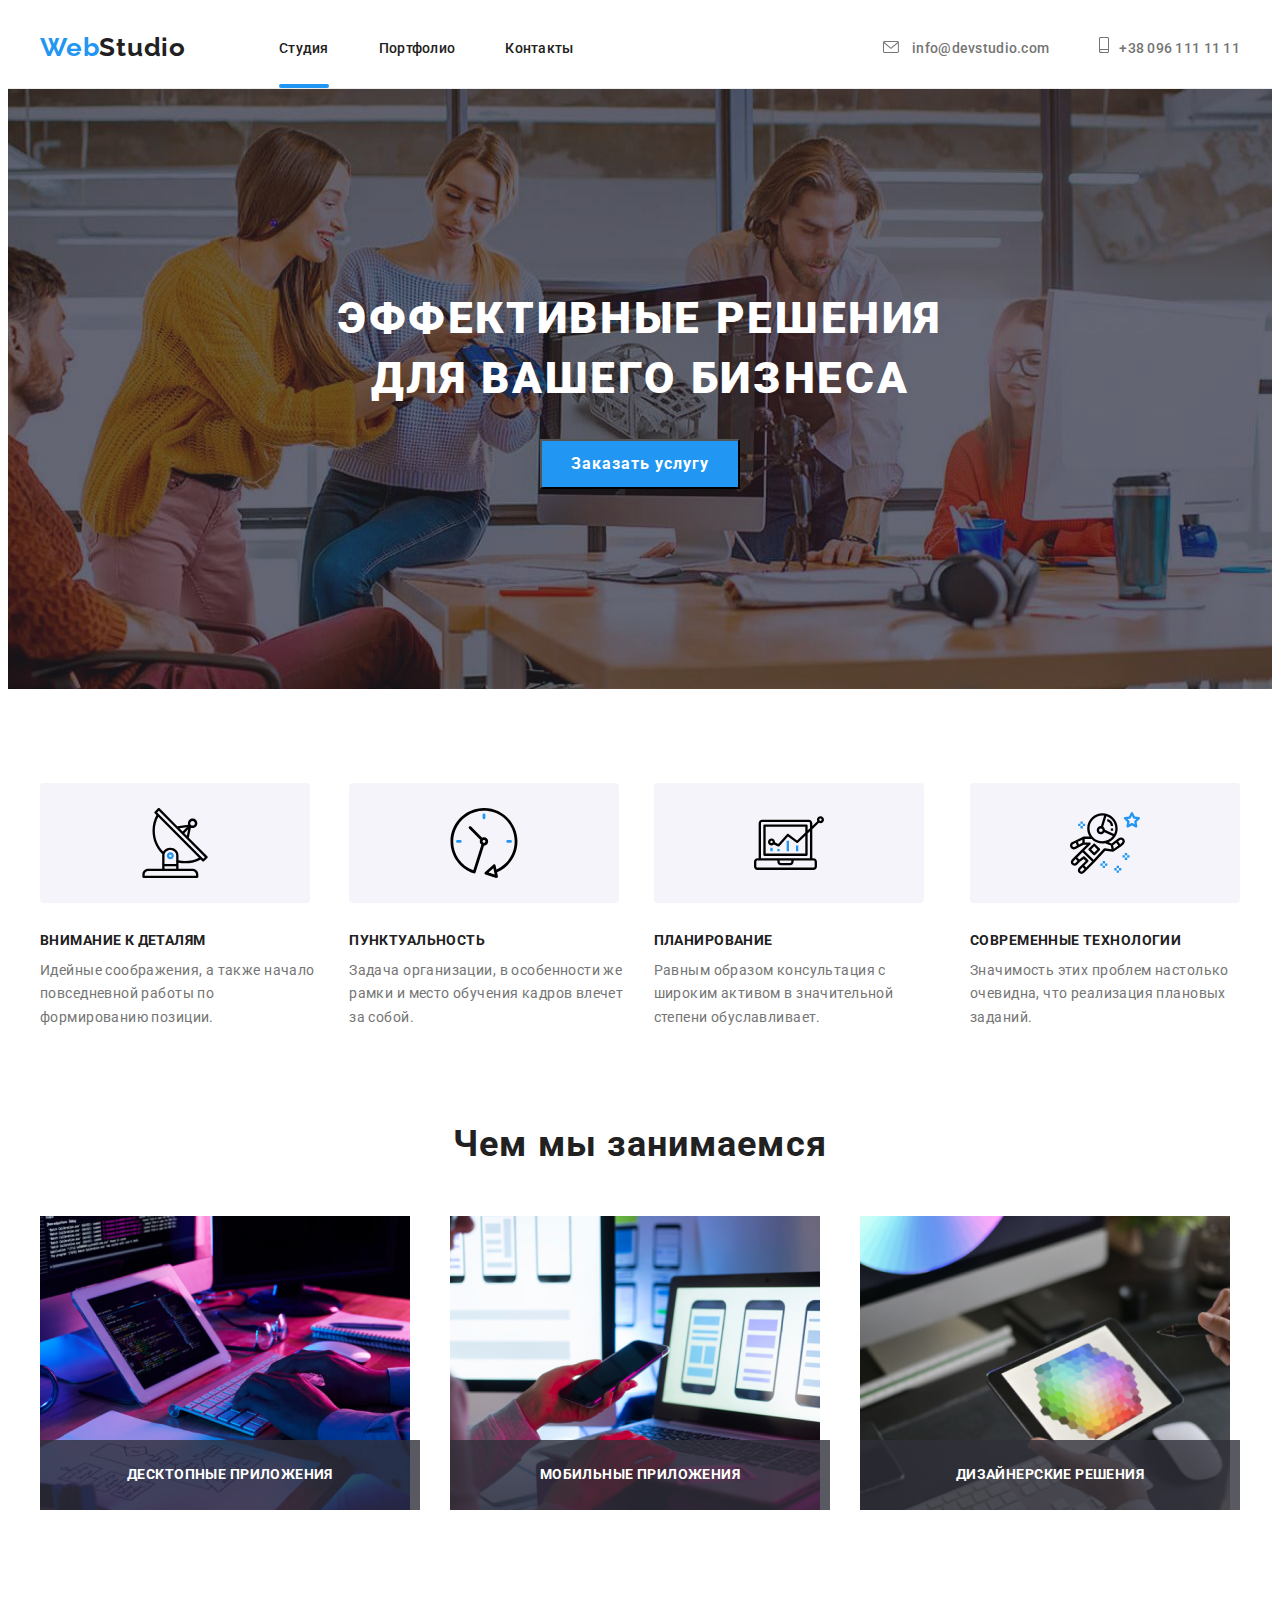
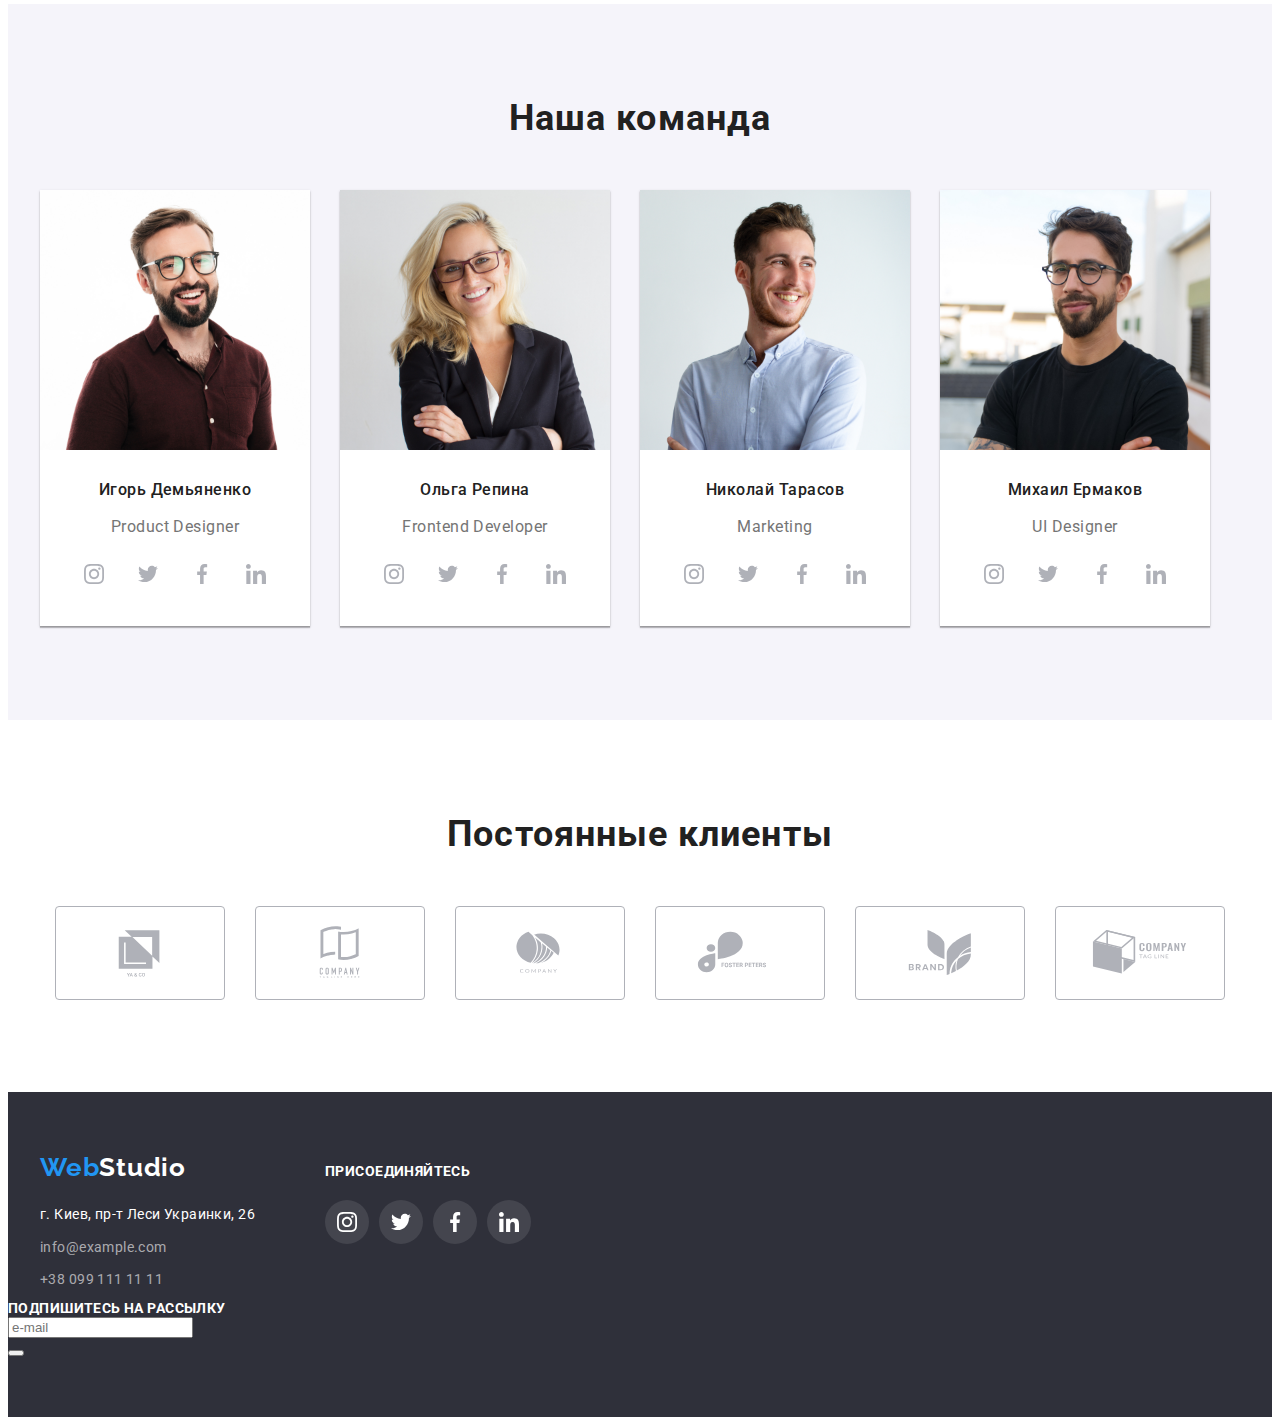
==== commit a4caeeff: "add" ====
--- a/index.html
+++ b/index.html
@@ -432,7 +432,21 @@
         </div>
     </div>    
 </div>
-    </footer>
+
+<div class="subscribe-footer">
+    <h2 class="subscribe-tittle">Подпишитесь на рассылку</h2>
+    <div class="subscribe-footer-block">
+        <form class="subscribe-form" name="e-mail">
+    </div>
+    <label class="subscribe-label" for="e-mail">
+        <input class="subscribe-input" type="e-mail" name="e-mail" placeholder="e-mail">
+    </label>
+    </div>
+        </form>
+    <button></button>
+</div>
+
+</footer>
     <div class="backdrop is-hidden" data-modal>
         <div class="modal">
             <button type="button" class="modal-btn" data-modal-close>
@@ -442,6 +456,55 @@
                     </use>
                 </svg>
             </button>
+
+    <form action="#" class="modal-form">
+        <p class="modal-form-head">Оставьте свои данные, мы вам перезвоним</p>
+        <label class="modal-form-field">Имя
+            <span class="modal-form-wraper">
+                <input type="text" class="modal-form-input" name="user-name"/>
+                <svg class="modal-icon" width="12" height="12">
+                            <use
+                                href="./images/sprite.svg#icon-person-black">
+                            </use>
+                        </svg>
+            </span>
+        </label>
+
+        <label class="modal-form-field">Телефон
+            <span class="modal-form-wraper">
+            <input type="tel" class="modal-form-input" name="user-tel"/>
+                <svg class="modal-icon" width="12" height="12">
+                            <use
+                                href="./images/sprite.svg#icon-phone-black">
+                            </use>
+                        </svg>
+            </span>
+        </label>
+
+        <label class="modal-form-field">Почта
+            <span class="modal-form-wraper">
+            <input type="mail" class="modal-form-input" name="user-mail"/>
+                <svg class="modal-icon" width="12" height="12">
+                            <use
+                                href="./images/sprite.svg#icon-email-black">
+                            </use>
+                        </svg>
+            </span>
+        </label>
+
+        <label class="modal-form-field">Комментарий
+            <textarea 
+                class="modal-form-message" 
+                name="user-message"
+                placeholder="Введите текст"
+            ></textarea>    
+        </label>
+        <input type="checkbox" id="accept-policy" class="modal-form-checkbox visually-hidden"
+        />
+        <label for="accept-policy" class="modal-form-checkbox-label">Соглашаюсь с рассылкой и принимаю&nbsp;<a href="#" class="modal-form-checkbox-label-one">Условия договора</a></label>
+
+        <button type="submit" class="modal-form-button">Отправить</button>
+    </form>
         </div>
     </div>
 </body>
--- a/css/style.css
+++ b/css/style.css
@@ -32,6 +32,19 @@
     padding-left: 15px;
     padding-right: 15px;
     margin: 0 auto;
+}
+
+.visually-hidden{
+    position: absolute;
+    white-space: nowrap;
+    width: 1px;
+    height: 1px;
+    overflow: hidden;
+    border: 0;
+    padding: 0;
+    clip: rect(0 0 0 0);
+    clip-path: inset(50%);
+    margin: -1px;
 }
 
 .list{
@@ -593,6 +606,16 @@
 }
 
 
+.subscribe-tittle{
+    font-weight: 700;
+    font-size: 14px;
+    line-height: 1.14;
+    letter-spacing: 0.03em;
+    text-transform: uppercase;
+    color: var(--primary-title-color)
+}
+
+
 /*----------header portfolio----------*/
 
 
@@ -738,10 +761,15 @@
     left: 50%;
     transform: translate(-50%, -50%);
     transition: transform 500ms cubic-bezier(0.4, 0, 0.2, 1);
+    padding: 40px;
+}
+
+.modal-close-icon{
+    fill: currentColor;
 }
 
 .modal-btn{
-    border: 1px solid rgba(0, 0, 0, 0.1);;
+    border: 1px solid rgba(0, 0, 0, 0.1);
     background-color: transparent;
     width: 30px;
     height: 30px;
@@ -752,10 +780,140 @@
     display: flex;
     align-items: center;
     justify-content: center;
+    transition: color 250ms cubic-bezier(0.4, 0, 0.2, 1);
+}
+
+.modal-btn:hover, .modal-btn:focus{
+    color: var(--accent-color);
 }
 
 .backdrop.is-hidden{
     visibility: hidden;
     opacity: 0;
     pointer-events: none;
-}+}
+
+.modal-form{
+    display: flex;
+    flex-direction: column;
+}
+
+.modal-form-head{
+    font-weight: 700;
+    font-size: 20px;
+    line-height: 1.15;
+    text-align: center;
+    letter-spacing: 0.03em;
+    color: var(--primery-text-color);
+    margin-bottom: 12px;
+}
+
+.modal-form-field{
+    font-size: 12px;
+    line-height: 1.16;
+    letter-spacing: 0.01em;
+    color: var(--second-text-color);
+    margin-bottom: 10px;
+}
+
+.modal-form-wraper{
+    position: relative;
+    display: block;
+    margin-top: 4px;
+}
+
+.modal-form-input{
+    width: 100%;
+    height: 40px;
+    padding-left: 30px;
+    border: 1px solid rgba(33, 33, 33, 0.2);
+    border-radius: 4px;
+    transition: border-color 250ms cubic-bezier(0.4, 0, 0.2, 1);
+}
+
+.modal-form-input:focus{
+    outline: none;
+    border-color: var(--accent-color);
+
+}
+
+.modal-form-input:focus + .modal-icon{
+    fill: var(--accent-color);
+    box-shadow: 0px 4px 4px rgba(0, 0, 0, 0.25);
+}
+
+.modal-icon{
+    position: absolute;
+    top: 50%;
+    left: 12px;
+    transform: translateY(-50%);
+    transition: fill 250ms cubic-bezier(0.4, 0, 0.2, 1);
+}
+
+.modal-form-message{
+    width: 100%;
+    height: 120px;
+    margin-top: 4px;
+    padding: 12px 16px;
+    border: 1px solid rgba(33, 33, 33, 0.2);
+    border-radius: 4px;
+    resize: none;
+    transition: border-color 250ms cubic-bezier(0.4, 0, 0.2, 1);
+}
+
+.modal-form-message:focus{
+    outline: none;
+    border-color: var(--accent-color);
+}
+
+.modal-form-checkbox-label{
+    display: flex;
+    align-items: center;
+    justify-content: center;
+    margin-bottom: 30px;
+    font-size: 14px;
+    line-height: 1.71;
+    letter-spacing: 0.03em;
+    color: var(--second-text-color);
+}
+
+.modal-form-checkbox-label::before{
+    display: block;
+    content: '';
+    width: 15px;
+    height: 15px;
+    margin-right: 7px;
+    border: 2px solid #212121;
+    cursor: pointer;
+    transition: background-color 250ms cubic-bezier(0.4, 0, 0.2, 1);
+}
+
+.modal-form-checkbox:checked + .modal-form-checkbox-label::before{
+    background-color: var(--accent-color);
+    background-image: url(../images/check.svg);
+    background-position: center;
+}
+
+.modal-form-checkbox:focus + .modal-form-checkbox-label::before{
+    outline: 2px solid #2196F3;
+}
+
+.modal-form-checkbox-label-one{
+    color: var(--accent-color);
+}
+
+.modal-form-button{
+    display: flex;
+    width: 200px;
+    height: 50px;
+    font-weight: 700;
+    font-size: 16px;
+    line-height: 1.87;
+    align-self: center;
+    align-items: center;
+    justify-content: center;
+    letter-spacing: 0.06em;
+    color: var(--primary-title-color);
+    background-color: var(--accent-color);
+    box-shadow: 0px 4px 4px rgba(0, 0, 0, 0.15);
+}
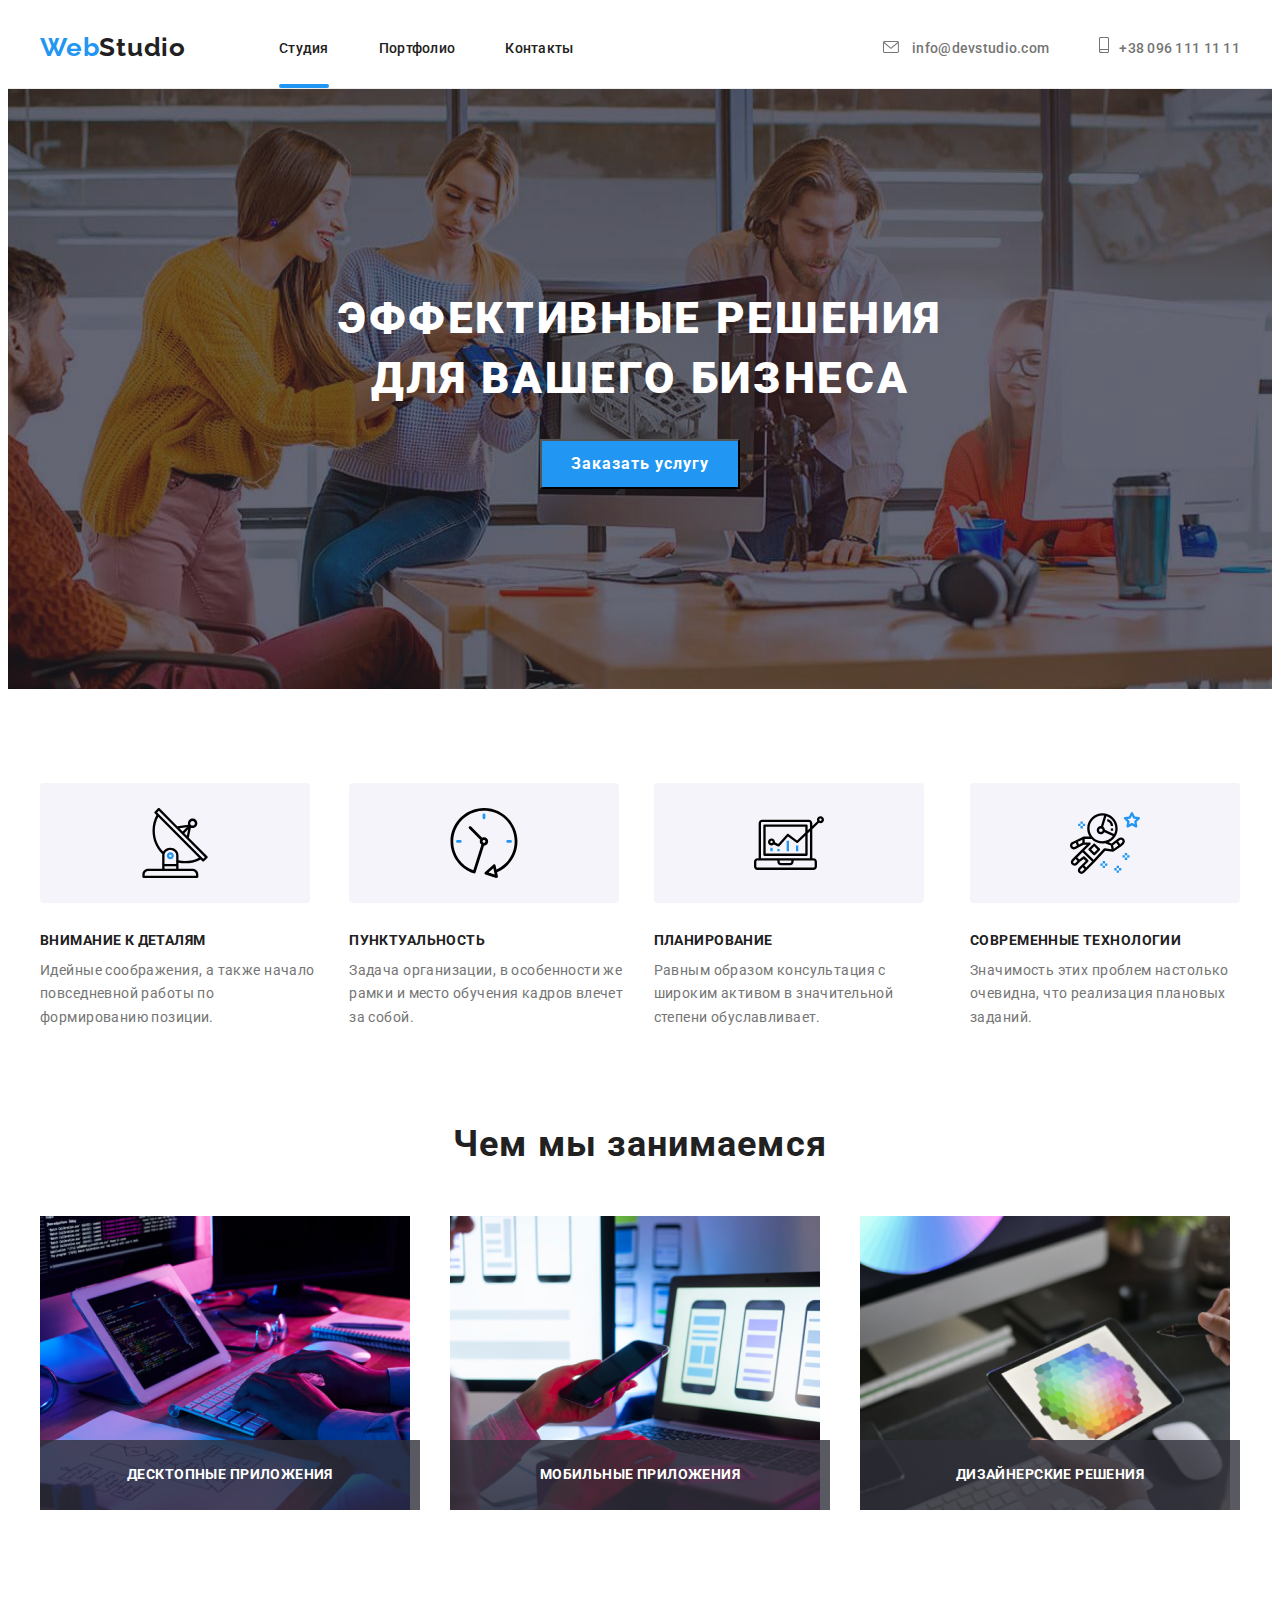
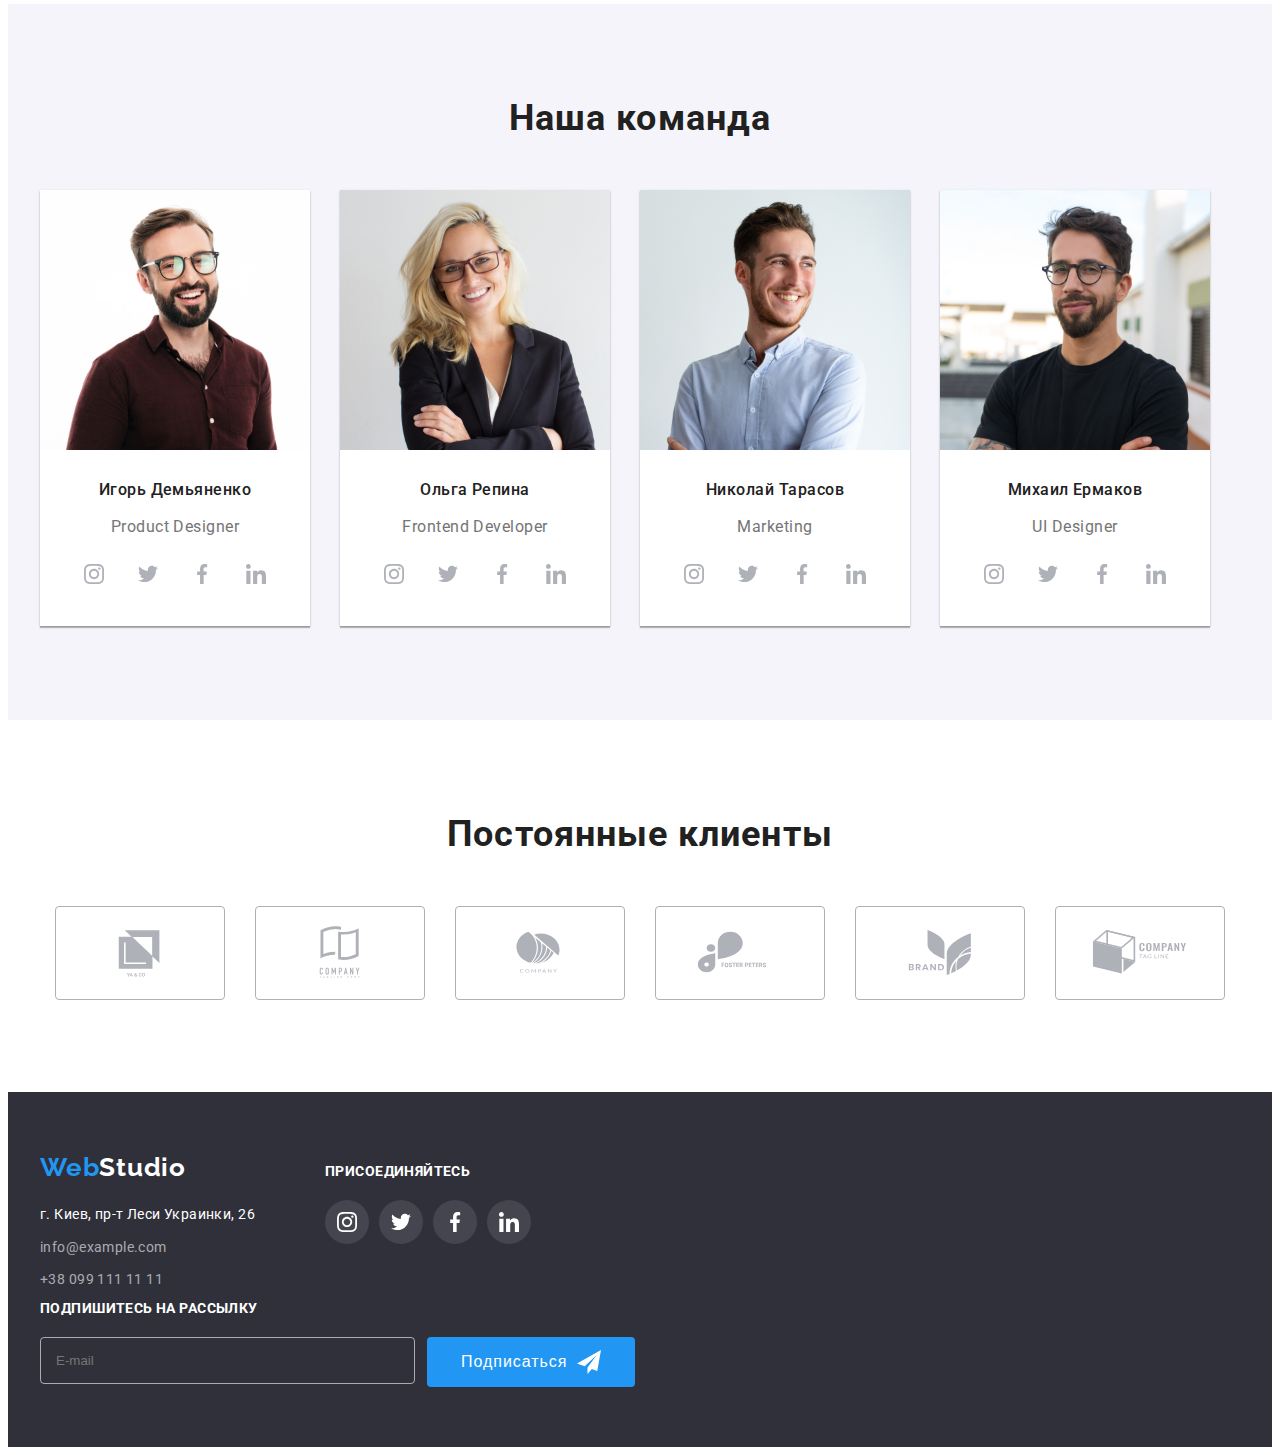
==== commit 747b3d4e: "add" ====
--- a/index.html
+++ b/index.html
@@ -389,7 +389,7 @@
             <li class="footer-item"> <a class="footer-header-tel link" href=" +380991111111"> +38 099 111 11 11</a></li>
         </ul>
         </div>
-        <div class="footer-right">
+    <div class="footer-right">
             <h2 class="title-footer-right">присоединяйтесь</h2>
             <ul class="command-social list footer-social-list">
                 <li class="footer-social-item">
@@ -431,19 +431,25 @@
             </ul>
         </div>
     </div>    
-</div>
-
-<div class="subscribe-footer">
-    <h2 class="subscribe-tittle">Подпишитесь на рассылку</h2>
-    <div class="subscribe-footer-block">
-        <form class="subscribe-form" name="e-mail">
+
+
+    <div class="subscribe-footer">
+        <h2 class="subscribe-tittle">Подпишитесь на рассылку</h2>
+        <div class="subscribe-footer-block">
+            <form class="subscribe-form" name="e-mail">
+            
+                <label class="subscribe-label" for="e-mail">
+                    <input class="subscribe-input" type="e-mail" name="e-mail" placeholder="E-mail">
+                </label>
+            
+            </form>
+            <button type="submit" class="subscribe-button">Подписаться
+                <svg class="subscribe-icon" width="24" height="24">
+                    <use href="./images/sprite.svg#icon-icon-send"></use>
+                </svg>
+            </button>
+        </div>
     </div>
-    <label class="subscribe-label" for="e-mail">
-        <input class="subscribe-input" type="e-mail" name="e-mail" placeholder="e-mail">
-    </label>
-    </div>
-        </form>
-    <button></button>
 </div>
 
 </footer>
@@ -499,8 +505,7 @@
                 placeholder="Введите текст"
             ></textarea>    
         </label>
-        <input type="checkbox" id="accept-policy" class="modal-form-checkbox visually-hidden"
-        />
+        <input type="checkbox" id="accept-policy" class="modal-form-checkbox visually-hidden"/>
         <label for="accept-policy" class="modal-form-checkbox-label">Соглашаюсь с рассылкой и принимаю&nbsp;<a href="#" class="modal-form-checkbox-label-one">Условия договора</a></label>
 
         <button type="submit" class="modal-form-button">Отправить</button>
--- a/css/style.css
+++ b/css/style.css
@@ -607,12 +607,55 @@
 
 
 .subscribe-tittle{
+    margin-bottom: 20px;
     font-weight: 700;
     font-size: 14px;
     line-height: 1.14;
     letter-spacing: 0.03em;
     text-transform: uppercase;
     color: var(--primary-title-color)
+}
+
+.subscribe-footer{
+    margin-right: 93px;
+}
+
+.subscribe-footer-block{
+    display: flex;
+}
+
+.subscribe-form{
+    margin-right: 12px;
+}
+
+.subscribe-input{
+    width: 358px;
+    display: inline-block;
+    padding: 15px 0 15px 15px;
+    border: 1px solid rgba(255, 255, 255, 0.6);
+    border-radius: 4px;
+    background-color: inherit;
+    color: var(--primary-title-color);
+}
+
+.subscribe-button{
+    display: flex;
+    align-items: center;
+    min-width: 200px;
+    height: 50px;
+    padding: 10px 32px;
+    border-radius: 4px;
+    border-color: transparent;
+    font-size: 16px;
+    line-height: 1.9;
+    letter-spacing: 0.06em;
+    color: var(--primary-title-color);
+    background-color: var(--accent-color);
+    cursor: pointer;
+}
+
+.subscribe-icon{
+    margin-left: 10px;
 }
 
 
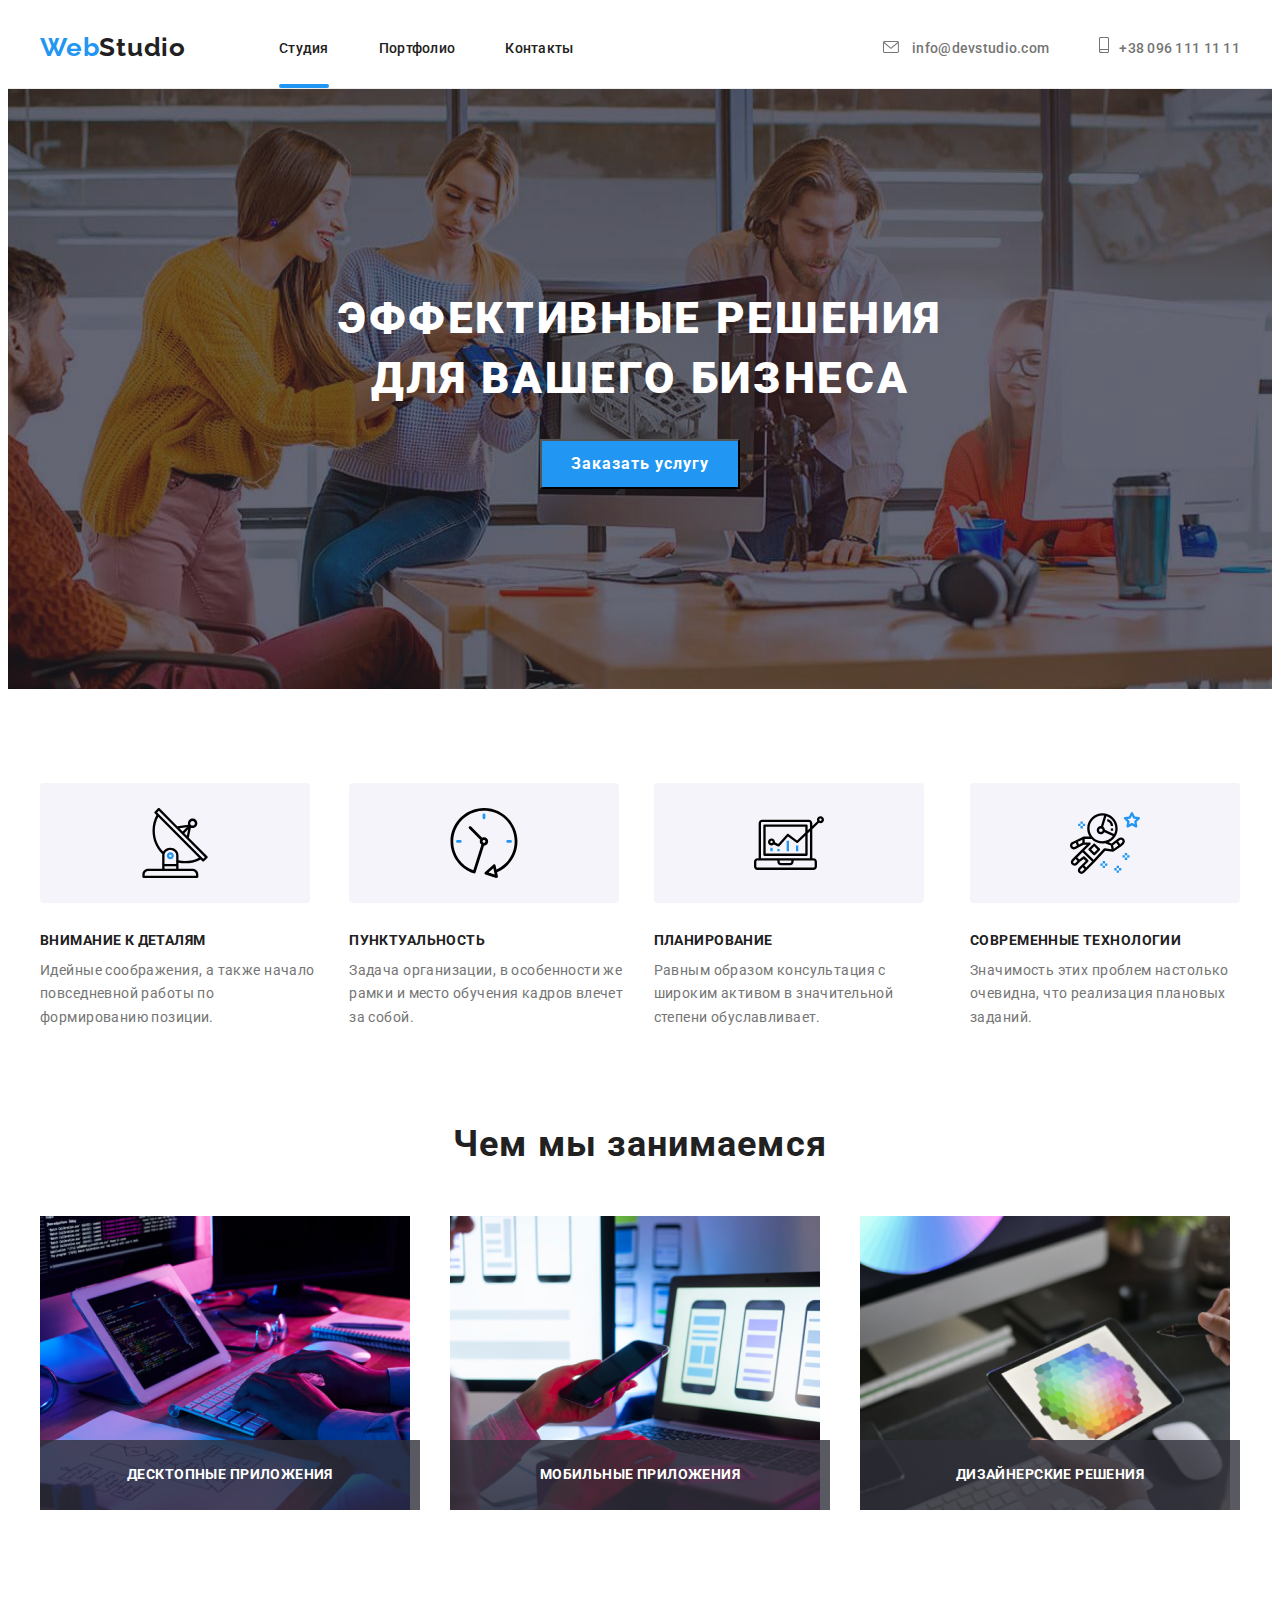
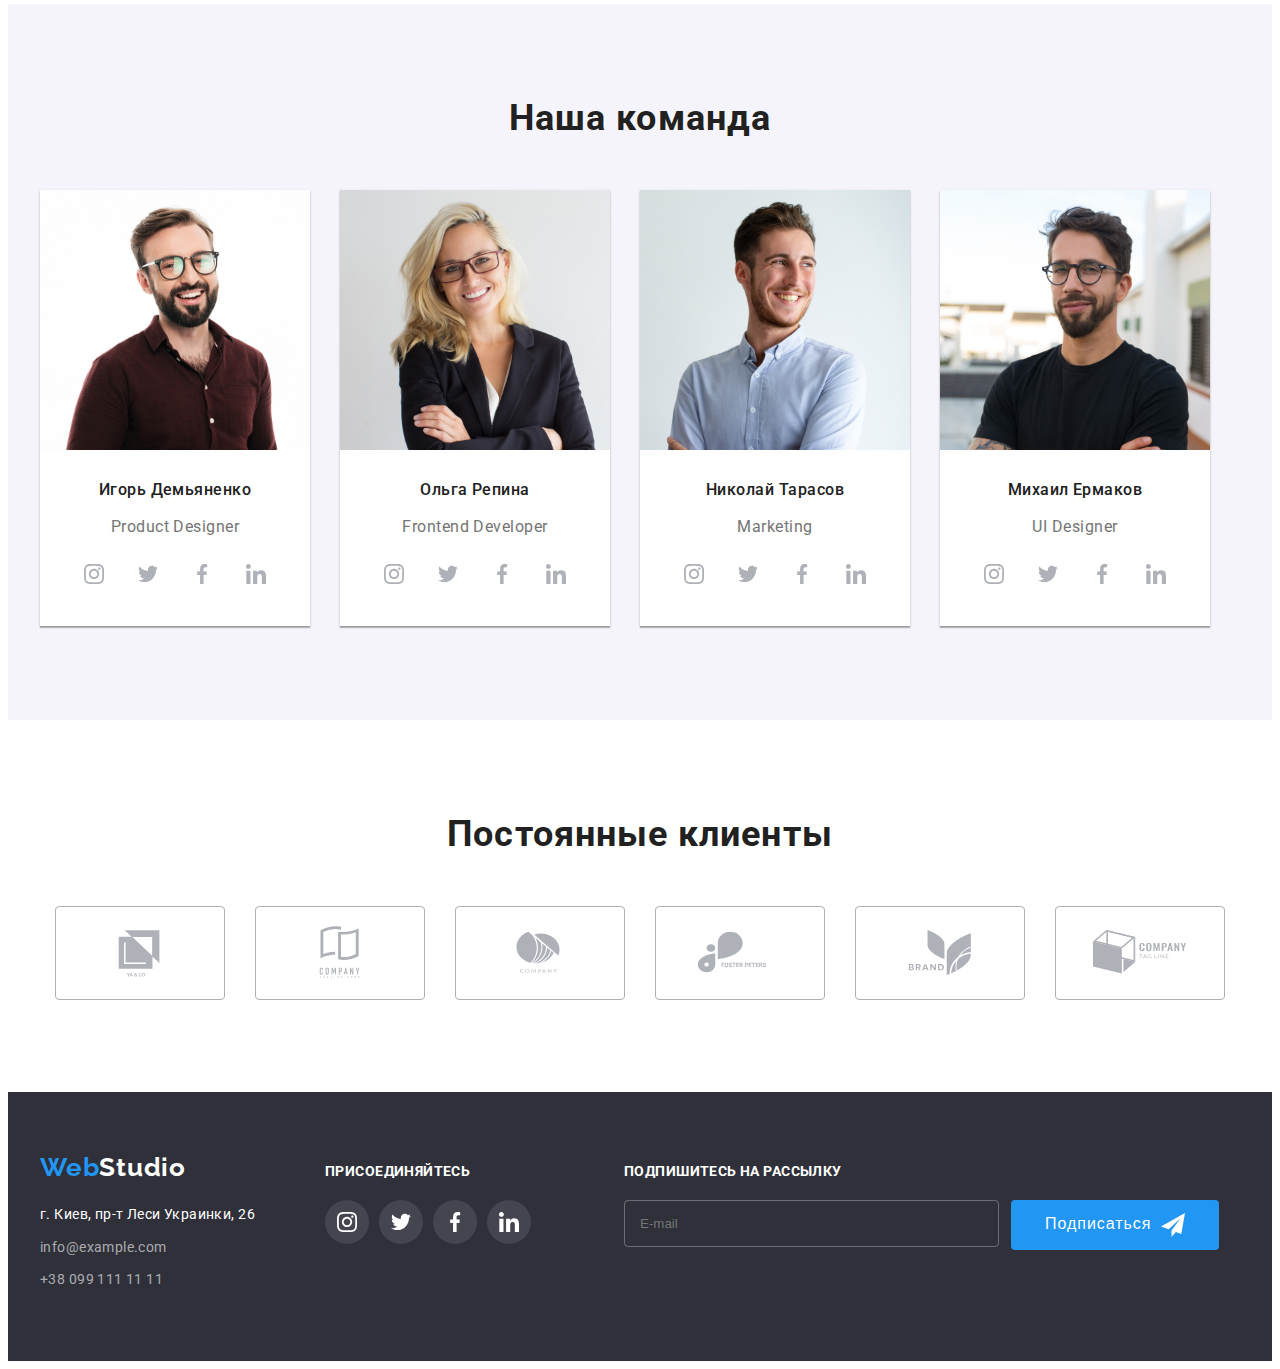
==== commit 1564a50b: "add" ====
--- a/index.html
+++ b/index.html
@@ -389,7 +389,7 @@
             <li class="footer-item"> <a class="footer-header-tel link" href=" +380991111111"> +38 099 111 11 11</a></li>
         </ul>
         </div>
-    <div class="footer-right">
+        <div class="footer-right">
             <h2 class="title-footer-right">присоединяйтесь</h2>
             <ul class="command-social list footer-social-list">
                 <li class="footer-social-item">
@@ -430,9 +430,7 @@
                 </li>
             </ul>
         </div>
-    </div>    
-
-
+       
     <div class="subscribe-footer">
         <h2 class="subscribe-tittle">Подпишитесь на рассылку</h2>
         <div class="subscribe-footer-block">
@@ -450,6 +448,7 @@
             </button>
         </div>
     </div>
+    </div> 
 </div>
 
 </footer>
--- a/css/style.css
+++ b/css/style.css
@@ -616,8 +616,9 @@
     color: var(--primary-title-color)
 }
 
+
 .subscribe-footer{
-    margin-right: 93px;
+    margin-left: 93px;
 }
 
 .subscribe-footer-block{
@@ -632,7 +633,7 @@
     width: 358px;
     display: inline-block;
     padding: 15px 0 15px 15px;
-    border: 1px solid rgba(255, 255, 255, 0.6);
+    border: 1px solid rgba(255, 255, 255, 0.3);
     border-radius: 4px;
     background-color: inherit;
     color: var(--primary-title-color);
@@ -652,6 +653,7 @@
     color: var(--primary-title-color);
     background-color: var(--accent-color);
     cursor: pointer;
+    box-shadow: (0px 4px 4px rgba(0, 0, 0, 0.15));
 }
 
 .subscribe-icon{
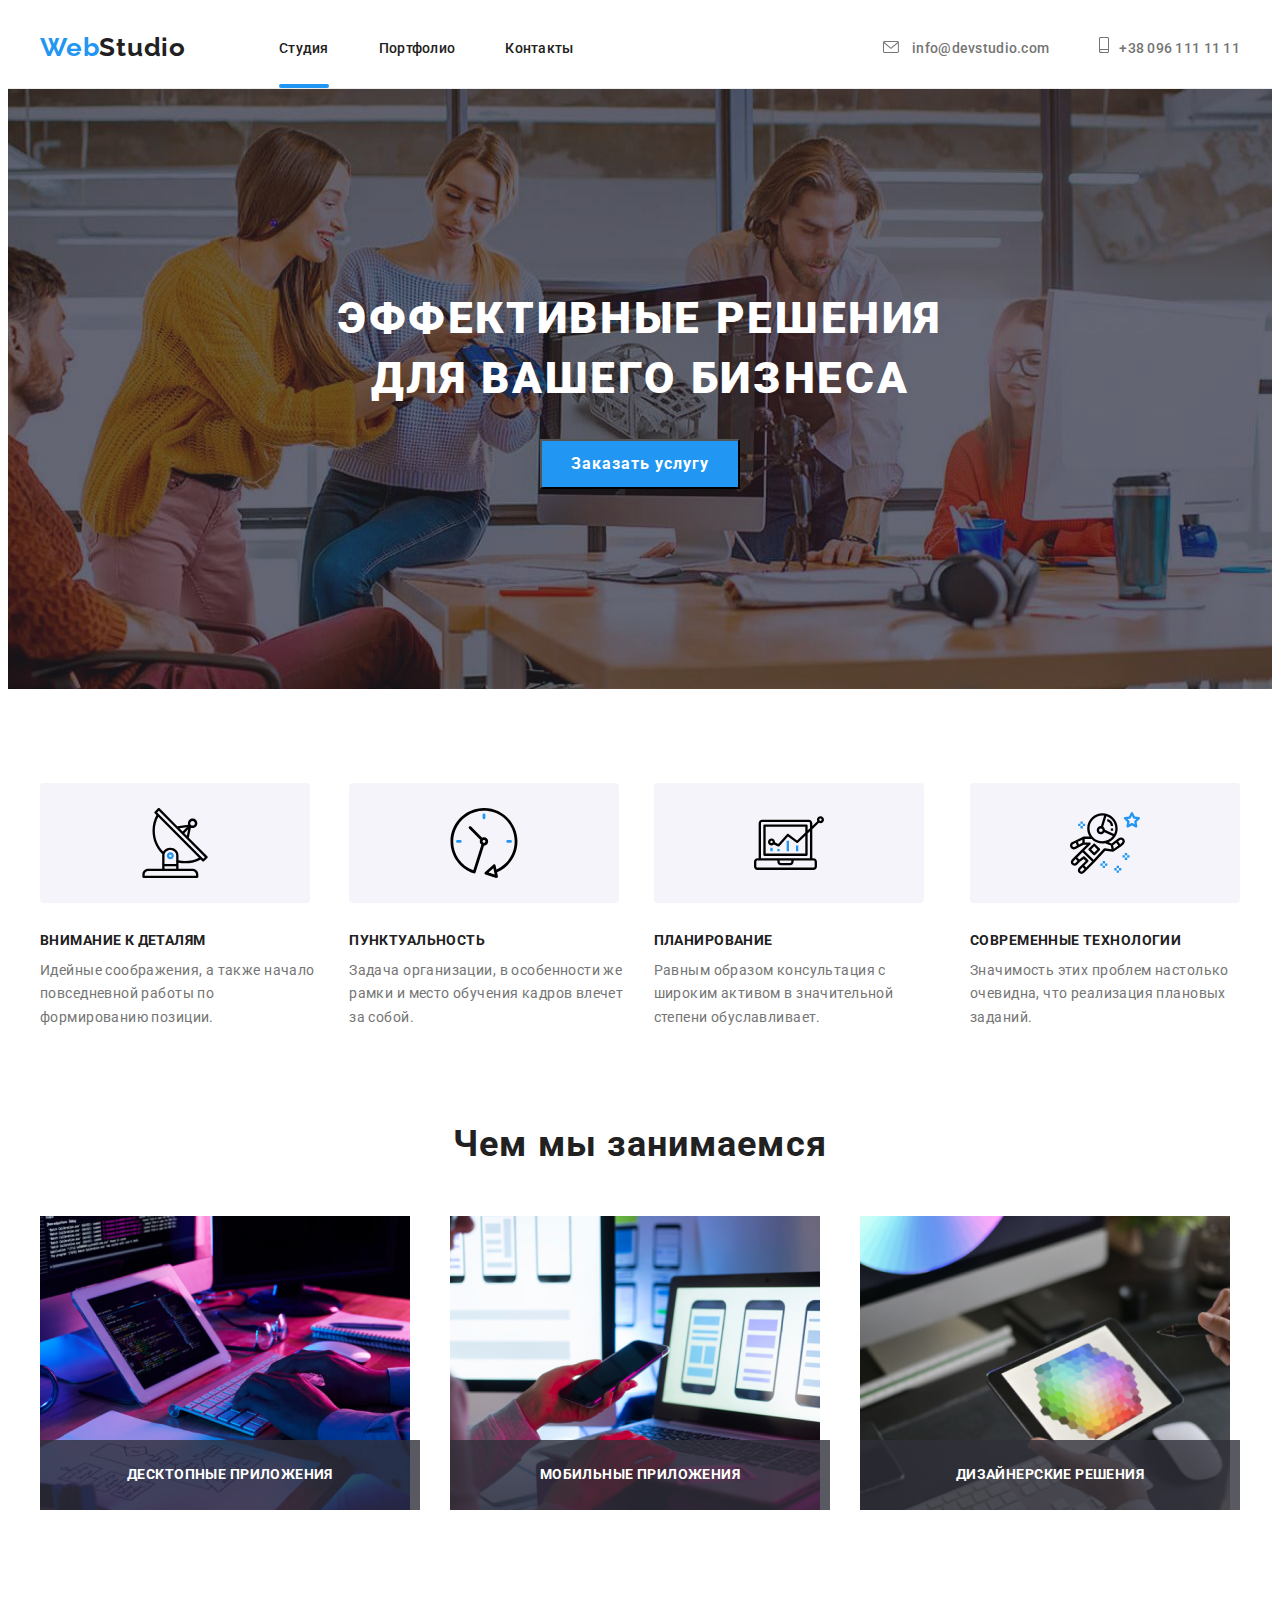
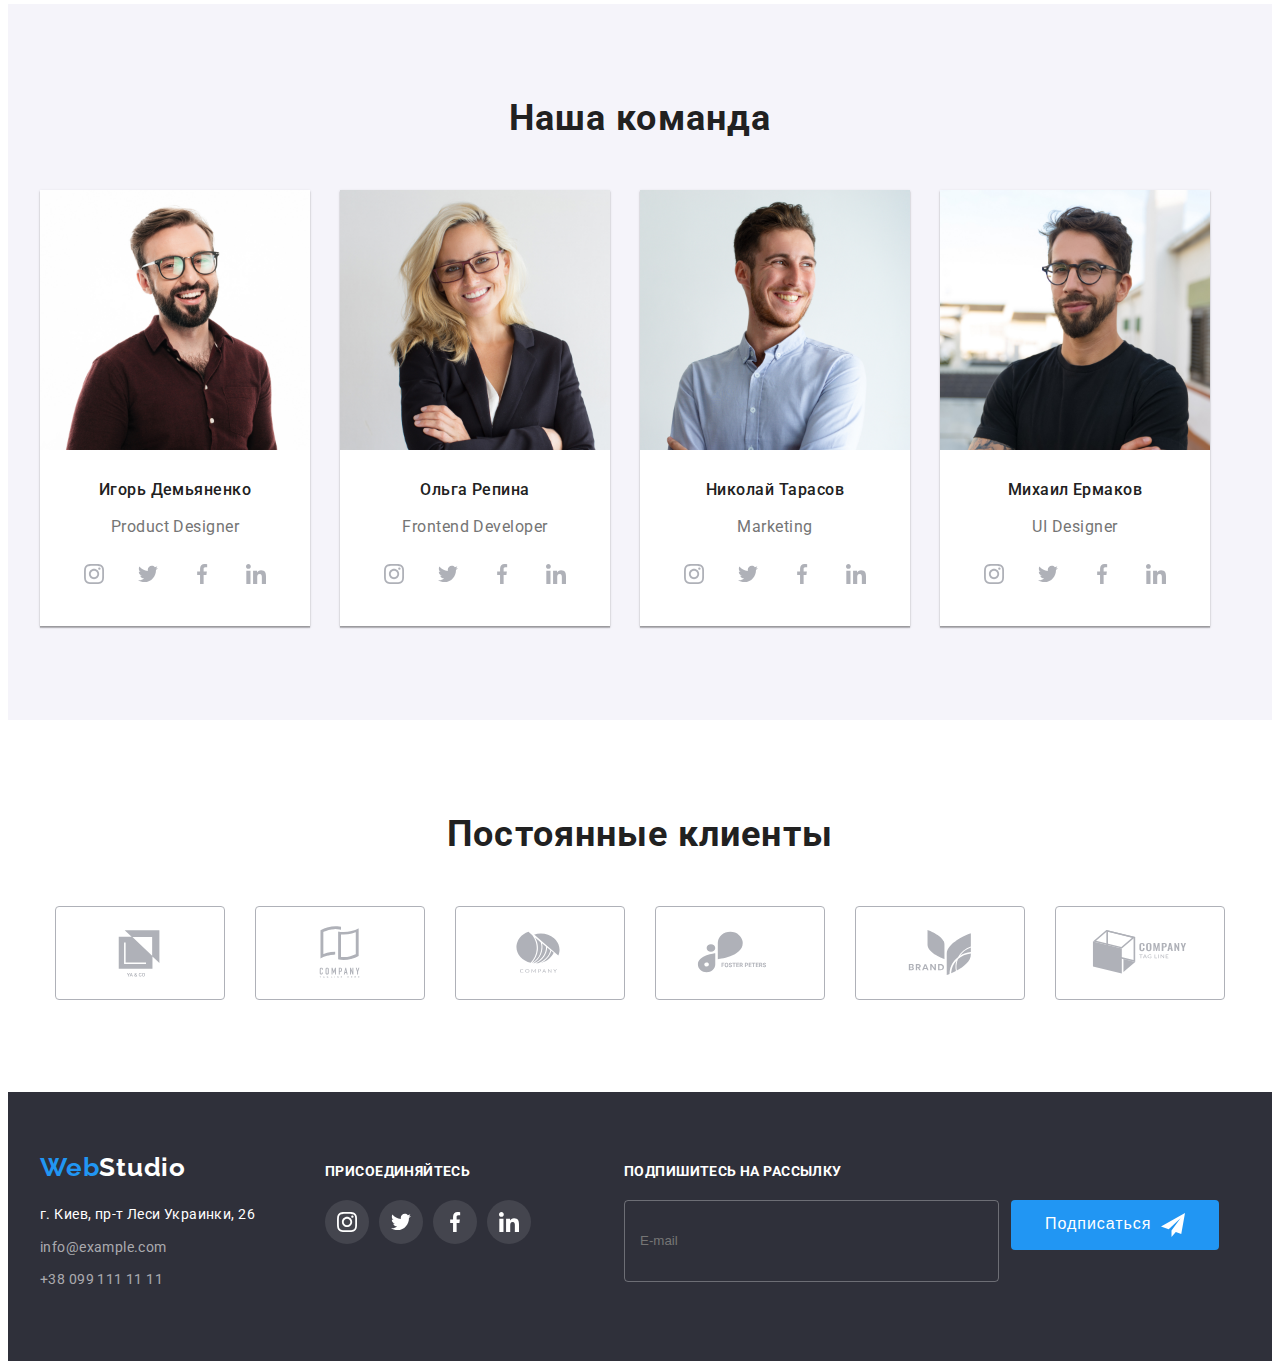
==== commit 236399c7: "add" ====
--- a/index.html
+++ b/index.html
@@ -467,7 +467,7 @@
         <label class="modal-form-field">Имя
             <span class="modal-form-wraper">
                 <input type="text" class="modal-form-input" name="user-name"/>
-                <svg class="modal-icon" width="12" height="12">
+                <svg class="modal-icon" width="18" height="18">
                             <use
                                 href="./images/sprite.svg#icon-person-black">
                             </use>
@@ -478,7 +478,7 @@
         <label class="modal-form-field">Телефон
             <span class="modal-form-wraper">
             <input type="tel" class="modal-form-input" name="user-tel"/>
-                <svg class="modal-icon" width="12" height="12">
+                <svg class="modal-icon" width="18" height="18">
                             <use
                                 href="./images/sprite.svg#icon-phone-black">
                             </use>
@@ -489,7 +489,7 @@
         <label class="modal-form-field">Почта
             <span class="modal-form-wraper">
             <input type="mail" class="modal-form-input" name="user-mail"/>
-                <svg class="modal-icon" width="12" height="12">
+                <svg class="modal-icon" width="18" height="18">
                             <use
                                 href="./images/sprite.svg#icon-email-black">
                             </use>
--- a/css/style.css
+++ b/css/style.css
@@ -631,6 +631,7 @@
 
 .subscribe-input{
     width: 358px;
+    height: 50px;
     display: inline-block;
     padding: 15px 0 15px 15px;
     border: 1px solid rgba(255, 255, 255, 0.3);
@@ -884,7 +885,6 @@
 
 .modal-form-input:focus + .modal-icon{
     fill: var(--accent-color);
-    box-shadow: 0px 4px 4px rgba(0, 0, 0, 0.25);
 }
 
 .modal-icon{
@@ -937,10 +937,12 @@
     background-color: var(--accent-color);
     background-image: url(../images/check.svg);
     background-position: center;
+    background-repeat: no-repeat;
+    background-size: cover;
 }
 
 .modal-form-checkbox:focus + .modal-form-checkbox-label::before{
-    outline: 2px solid #2196F3;
+    border-color: var(--accent-color);
 }
 
 .modal-form-checkbox-label-one{
@@ -960,5 +962,5 @@
     letter-spacing: 0.06em;
     color: var(--primary-title-color);
     background-color: var(--accent-color);
-    box-shadow: 0px 4px 4px rgba(0, 0, 0, 0.15);
-}
+    border: none;
+}
